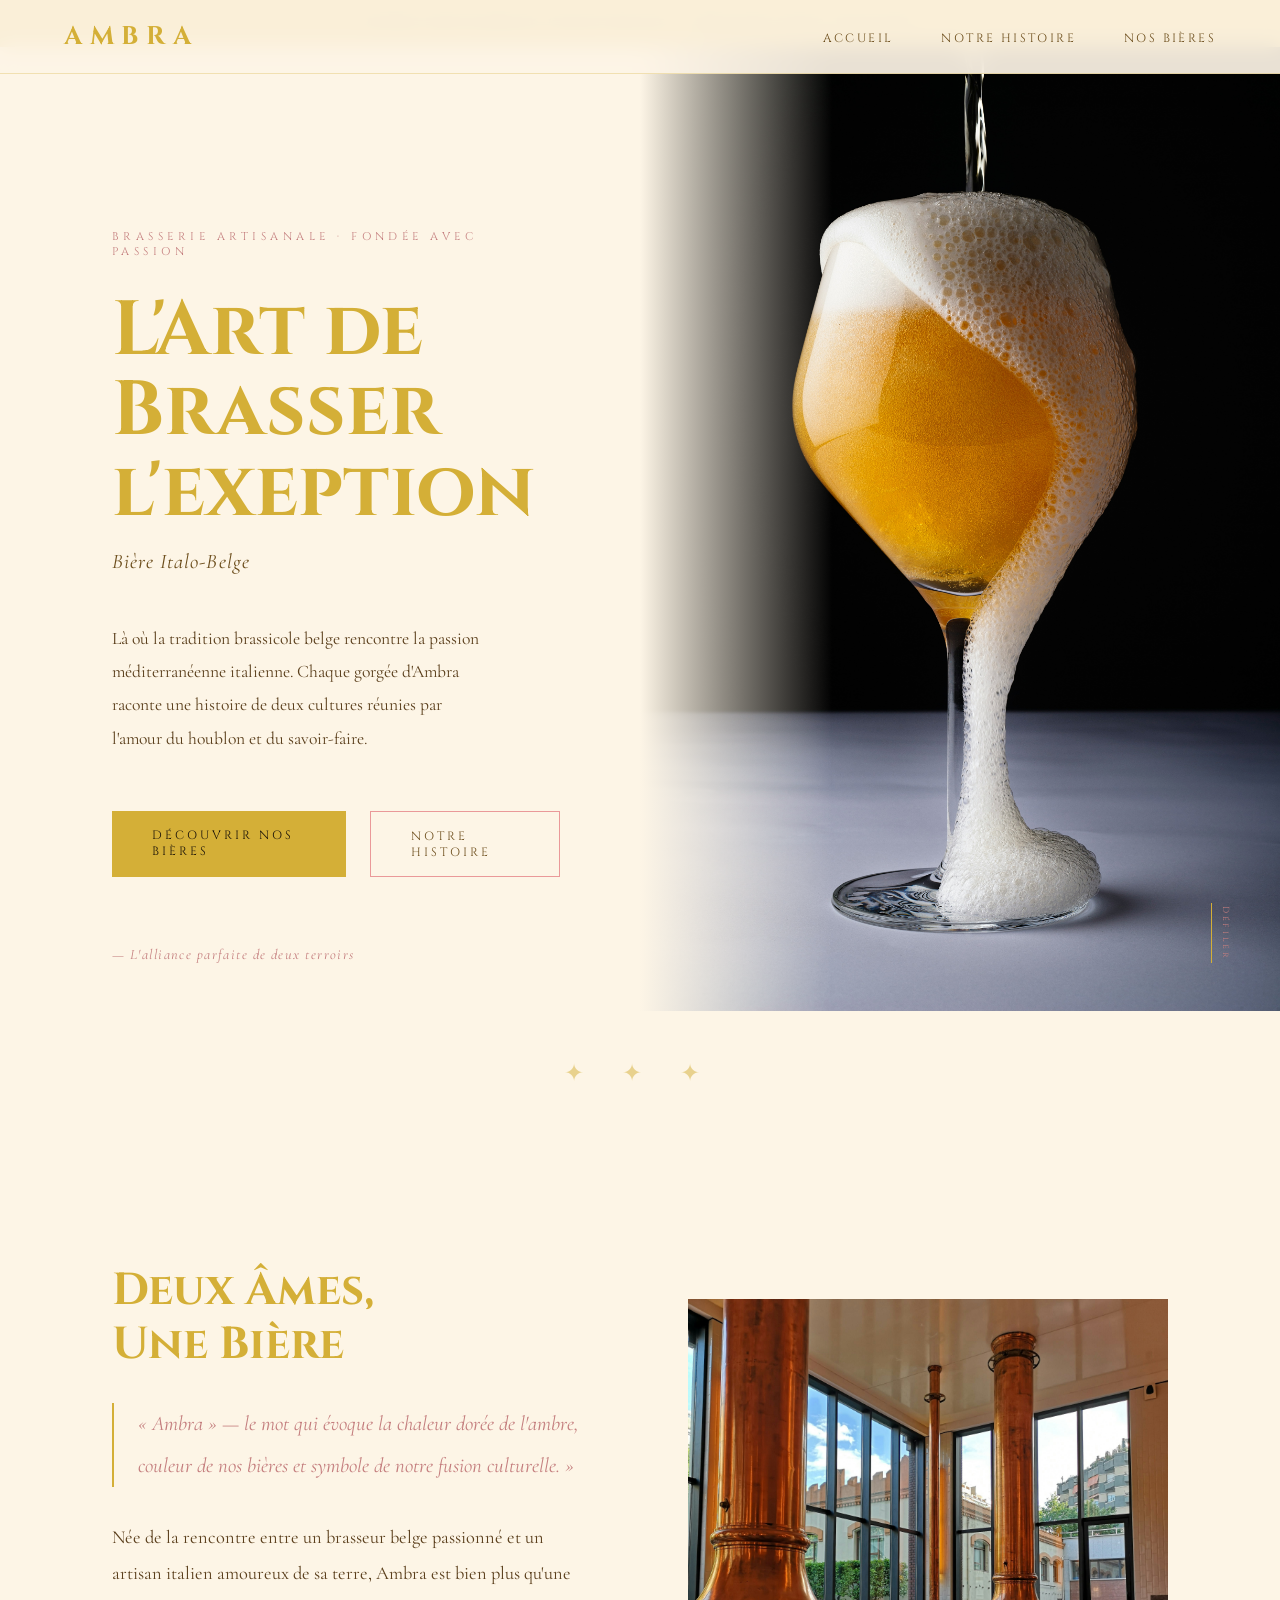
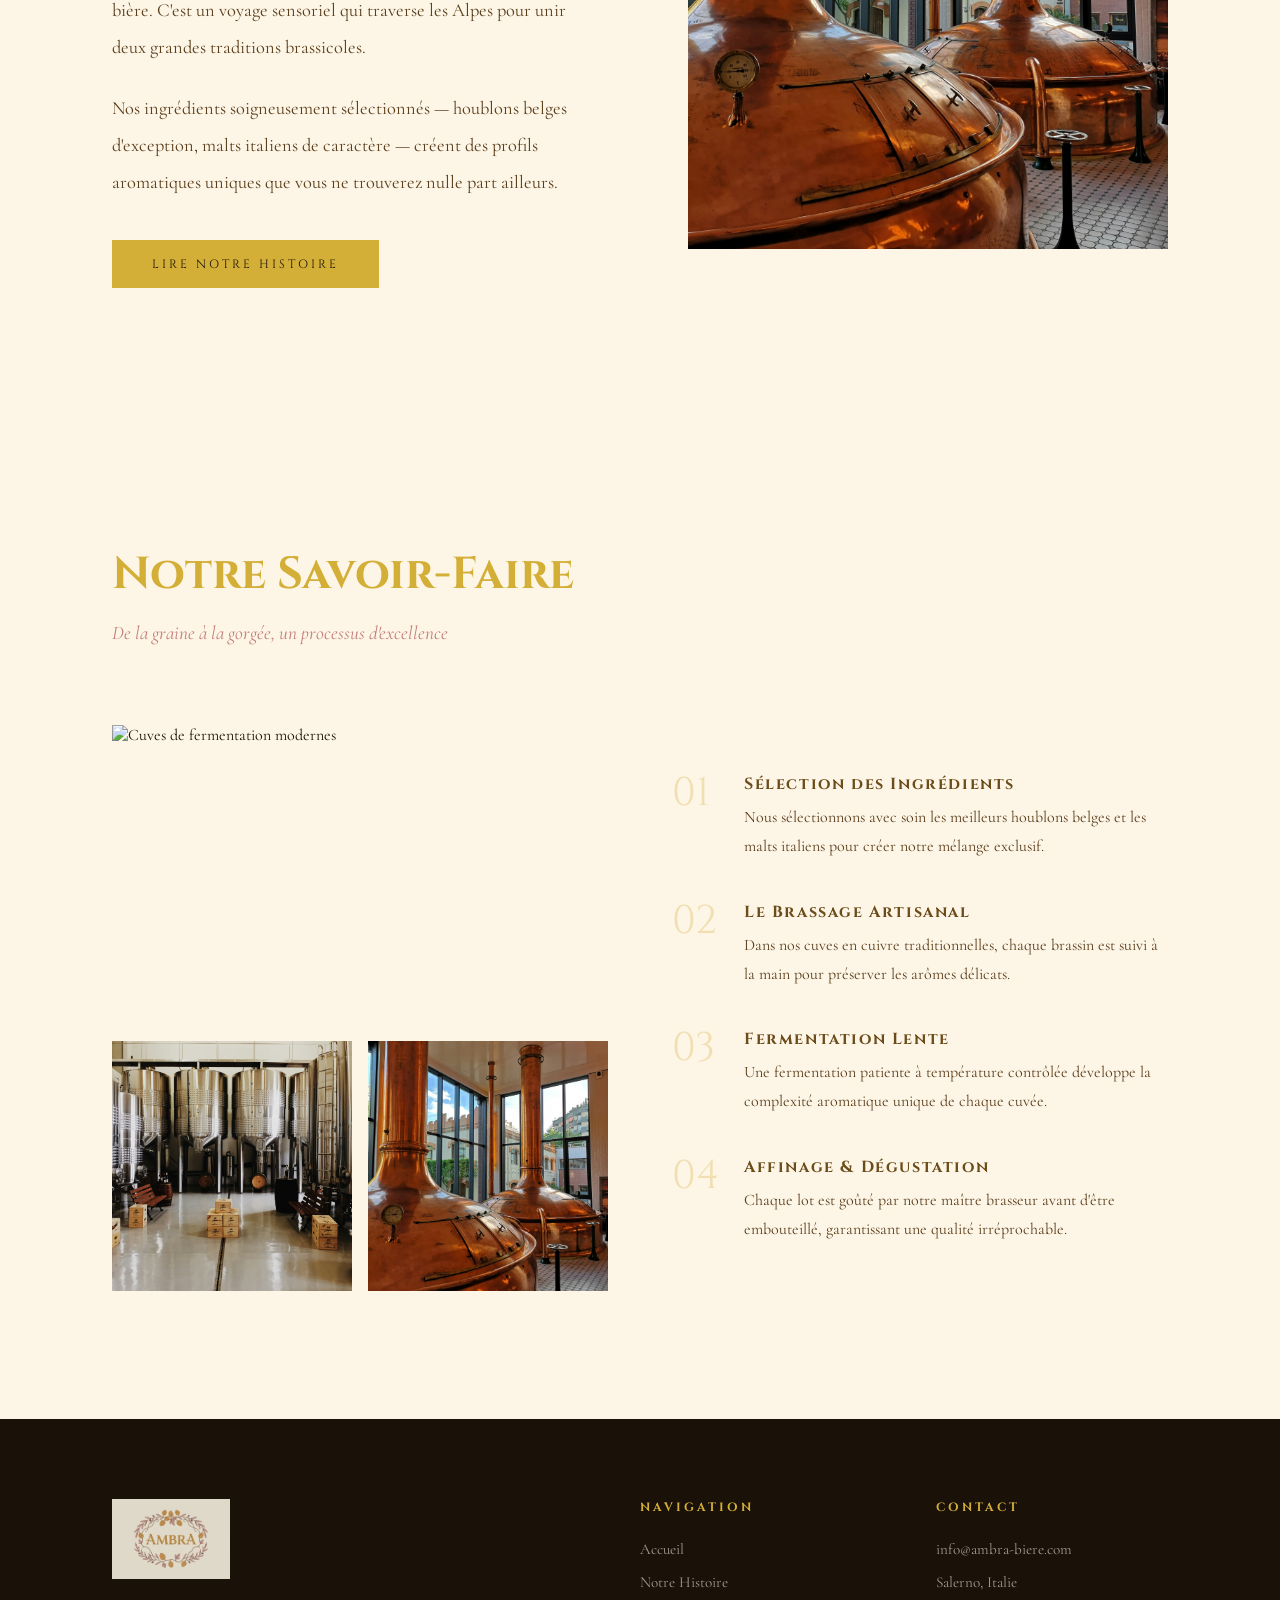
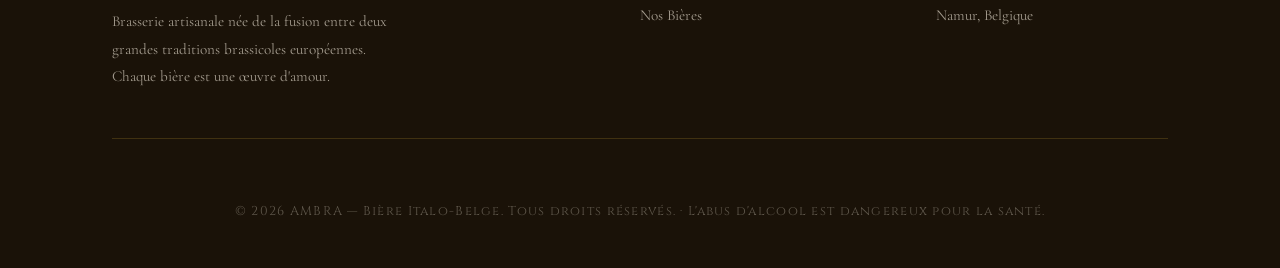
==== index.html @ 2e235bfd "first commit" ====
<!DOCTYPE html>
<html lang="fr">
<head>
  <meta charset="UTF-8">
  <meta name="viewport" content="width=device-width, initial-scale=1.0">
  <title>AMBRA — Bière Italo-Belge</title>
  <link rel="preconnect" href="https://fonts.googleapis.com">
  <link href="https://fonts.googleapis.com/css2?family=Cormorant+Garamond:ital,wght@0,300;0,400;0,600;1,300;1,400&family=Cinzel:wght@400;600;700&family=EB+Garamond:ital,wght@0,400;1,400&display=swap" rel="stylesheet">
  <style>
    :root {
      --gold: #D4AF37;
      --rose: #EA9999;
      --cream: #FDF5E6;
      --dark: #1a1208;
      --brown: #6B4C1A;
      --gold-light: #e8c95a;
      --rose-muted: #c47e7e;
    }

    * { margin: 0; padding: 0; box-sizing: border-box; }

    html { scroll-behavior: smooth; }

    body {
      background-color: var(--cream);
      color: var(--dark);
      font-family: 'Cormorant Garamond', serif;
      overflow-x: hidden;
    }

    /* NAV */
    nav {
      position: fixed;
      top: 0; left: 0; right: 0;
      z-index: 100;
      padding: 1.2rem 4rem;
      display: flex;
      align-items: center;
      justify-content: space-between;
      background: rgba(253, 245, 230, 0.92);
      backdrop-filter: blur(10px);
      border-bottom: 1px solid rgba(212, 175, 55, 0.3);
    }

    .nav-logo {
      font-family: 'Cinzel', serif;
      font-size: 1.6rem;
      color: var(--gold);
      letter-spacing: 0.3em;
      text-decoration: none;
      font-weight: 700;
    }

    .nav-links {
      display: flex;
      gap: 3rem;
      list-style: none;
    }

    .nav-links a {
      font-family: 'Cinzel', serif;
      font-size: 0.75rem;
      letter-spacing: 0.2em;
      text-transform: uppercase;
      color: var(--brown);
      text-decoration: none;
      transition: color 0.3s;
    }

    .nav-links a:hover { color: var(--gold); }

    /* HERO */
    .hero {
      min-height: 100vh;
      display: grid;
      grid-template-columns: 1fr 1fr;
      position: relative;
      overflow: hidden;
    }

    .hero-left {
      display: flex;
      flex-direction: column;
      justify-content: center;
      padding: 8rem 5rem 5rem 7rem;
      position: relative;
      z-index: 2;
    }

    .hero-tagline {
      font-family: 'Cinzel', serif;
      font-size: 0.7rem;
      letter-spacing: 0.4em;
      color: var(--rose-muted);
      text-transform: uppercase;
      margin-bottom: 2rem;
      animation: fadeUp 1s ease both;
    }

    .hero-title {
      font-family: 'Cinzel', serif;
      font-size: clamp(3.5rem, 6vw, 6rem);
      color: var(--gold);
      line-height: 1.05;
      font-weight: 700;
      margin-bottom: 1rem;
      animation: fadeUp 1s ease 0.15s both;
    }

    .hero-subtitle {
      font-family: 'Cormorant Garamond', serif;
      font-size: 1.3rem;
      font-style: italic;
      color: var(--brown);
      letter-spacing: 0.05em;
      margin-bottom: 3rem;
      animation: fadeUp 1s ease 0.3s both;
    }

    .hero-desc {
      font-size: 1.1rem;
      line-height: 1.9;
      color: #5a3e1b;
      max-width: 380px;
      margin-bottom: 3.5rem;
      animation: fadeUp 1s ease 0.45s both;
    }

    .hero-cta {
      display: inline-flex;
      gap: 1.5rem;
      animation: fadeUp 1s ease 0.6s both;
    }

    .btn-primary {
      padding: 1rem 2.5rem;
      background: var(--gold);
      color: var(--dark);
      font-family: 'Cinzel', serif;
      font-size: 0.75rem;
      letter-spacing: 0.25em;
      text-transform: uppercase;
      text-decoration: none;
      border: none;
      cursor: pointer;
      transition: all 0.3s;
    }

    .btn-primary:hover {
      background: var(--gold-light);
      transform: translateY(-2px);
    }

    .btn-secondary {
      padding: 1rem 2.5rem;
      background: transparent;
      color: var(--brown);
      font-family: 'Cinzel', serif;
      font-size: 0.75rem;
      letter-spacing: 0.25em;
      text-transform: uppercase;
      text-decoration: none;
      border: 1px solid var(--rose);
      cursor: pointer;
      transition: all 0.3s;
    }

    .btn-secondary:hover {
      background: var(--rose);
      color: white;
    }

    .hero-right {
      position: relative;
      overflow: hidden;
    }

    .hero-right img {
      width: 100%;
      height: 100%;
      object-fit: cover;
      object-position: center;
      animation: zoomIn 1.5s ease both;
    }

    .hero-right::after {
      content: '';
      position: absolute;
      inset: 0;
      background: linear-gradient(to right, var(--cream) 0%, transparent 30%);
    }

    .hero-ornament {
      position: absolute;
      bottom: 3rem;
      left: 7rem;
      font-family: 'Cormorant Garamond', serif;
      font-style: italic;
      font-size: 0.9rem;
      color: var(--rose-muted);
      letter-spacing: 0.1em;
      animation: fadeUp 1s ease 0.75s both;
    }

    .scroll-line {
      position: absolute;
      bottom: 3rem;
      right: 3rem;
      display: flex;
      flex-direction: column;
      align-items: center;
      gap: 0.5rem;
      font-family: 'Cinzel', serif;
      font-size: 0.55rem;
      letter-spacing: 0.3em;
      color: var(--rose-muted);
      writing-mode: vertical-rl;
      z-index: 10;
      animation: fadeIn 2s ease 1s both;
    }

    .scroll-line::after {
      content: '';
      width: 1px;
      height: 60px;
      background: var(--gold);
      animation: lineGrow 1.5s ease 1.2s both;
    }

    /* DIVIDER */
    .ornament-divider {
      text-align: center;
      padding: 3rem 0;
      color: var(--gold);
      font-size: 1.5rem;
      letter-spacing: 1rem;
      opacity: 0.5;
    }

    /* SECTION: INTRO */
    .section-intro {
      padding: 8rem 7rem;
      display: grid;
      grid-template-columns: 1fr 1fr;
      gap: 6rem;
      align-items: center;
      background: var(--cream);
    }

    .section-intro-text h2 {
      font-family: 'Cinzel', serif;
      font-size: 2.8rem;
      color: var(--gold);
      margin-bottom: 2rem;
      line-height: 1.2;
    }

    .section-intro-text p {
      font-size: 1.15rem;
      line-height: 2;
      color: #5a3e1b;
      margin-bottom: 1.5rem;
    }

    .section-intro-text .italic-quote {
      font-style: italic;
      font-size: 1.3rem;
      color: var(--rose-muted);
      border-left: 2px solid var(--gold);
      padding-left: 1.5rem;
      margin: 2rem 0;
    }

    .intro-image-wrap {
      position: relative;
    }

    .intro-image-wrap img {
      width: 100%;
      height: 550px;
      object-fit: cover;
    }

    .intro-image-wrap::before {
      content: '';
      position: absolute;
      top: -1.5rem;
      left: -1.5rem;
      right: 1.5rem;
      bottom: 1.5rem;
      border: 1px solid var(--gold);
      opacity: 0.4;
      z-index: -1;
    }

    /* SECTION: BIÈRES HIGHLIGHT */
    .section-bieres {
      padding: 8rem 7rem;
      background: linear-gradient(135deg, #1a1208 0%, #2d1f0a 50%, #1a1208 100%);
      position: relative;
      overflow: hidden;
    }

    .section-bieres::before {
      content: 'AMBRA';
      position: absolute;
      top: 50%;
      left: 50%;
      transform: translate(-50%, -50%);
      font-family: 'Cinzel', serif;
      font-size: 18rem;
      color: rgba(212, 175, 55, 0.03);
      font-weight: 700;
      white-space: nowrap;
      pointer-events: none;
    }

    .section-bieres h2 {
      font-family: 'Cinzel', serif;
      font-size: 2.8rem;
      color: var(--gold);
      text-align: center;
      margin-bottom: 1rem;
    }

    .section-bieres .subtitle {
      text-align: center;
      font-style: italic;
      color: var(--rose);
      font-size: 1.2rem;
      margin-bottom: 5rem;
    }

    .bieres-grid {
      display: grid;
      grid-template-columns: repeat(3, 1fr);
      gap: 3rem;
    }

    .biere-card {
      background: rgba(212, 175, 55, 0.05);
      border: 1px solid rgba(212, 175, 55, 0.2);
      padding: 2.5rem 2rem;
      text-align: center;
      transition: all 0.4s;
      cursor: pointer;
    }

    .biere-card:hover {
      background: rgba(212, 175, 55, 0.1);
      border-color: var(--gold);
      transform: translateY(-8px);
    }

    .biere-icon {
      font-size: 2.5rem;
      margin-bottom: 1.5rem;
    }

    .biere-card h3 {
      font-family: 'Cinzel', serif;
      font-size: 1.2rem;
      color: var(--gold);
      margin-bottom: 0.5rem;
      letter-spacing: 0.1em;
    }

    .biere-card .type {
      font-style: italic;
      color: var(--rose);
      font-size: 0.9rem;
      margin-bottom: 1.2rem;
    }

    .biere-card p {
      color: rgba(253, 245, 230, 0.7);
      font-size: 1rem;
      line-height: 1.8;
    }

    /* SECTION: PROCESS */
    .section-process {
      padding: 8rem 7rem;
      background: var(--cream);
    }

    .section-process h2 {
      font-family: 'Cinzel', serif;
      font-size: 2.8rem;
      color: var(--gold);
      margin-bottom: 1rem;
    }

    .section-process .lead {
      font-style: italic;
      color: var(--rose-muted);
      font-size: 1.2rem;
      margin-bottom: 5rem;
    }

    .process-grid {
      display: grid;
      grid-template-columns: 1fr 1fr;
      gap: 4rem;
      align-items: center;
    }

    .process-images {
      display: grid;
      grid-template-columns: 1fr 1fr;
      gap: 1rem;
    }

    .process-images img {
      width: 100%;
      height: 250px;
      object-fit: cover;
    }

    .process-images img:first-child {
      grid-column: 1 / -1;
      height: 300px;
    }

    .process-steps {
      display: flex;
      flex-direction: column;
      gap: 2.5rem;
    }

    .process-step {
      display: flex;
      gap: 1.5rem;
      align-items: flex-start;
    }

    .step-num {
      font-family: 'Cinzel', serif;
      font-size: 2.5rem;
      color: var(--gold);
      opacity: 0.3;
      line-height: 1;
      min-width: 3rem;
    }

    .step-content h4 {
      font-family: 'Cinzel', serif;
      font-size: 1rem;
      color: var(--brown);
      letter-spacing: 0.1em;
      margin-bottom: 0.5rem;
    }

    .step-content p {
      font-size: 1rem;
      line-height: 1.8;
      color: #5a3e1b;
    }

    /* FOOTER */
    footer {
      background: var(--dark);
      padding: 5rem 7rem 3rem;
      color: rgba(253, 245, 230, 0.6);
    }

    .footer-top {
      display: grid;
      grid-template-columns: 2fr 1fr 1fr;
      gap: 4rem;
      margin-bottom: 4rem;
      padding-bottom: 3rem;
      border-bottom: 1px solid rgba(212, 175, 55, 0.2);
    }

    .footer-brand img {
      height: 80px;
      margin-bottom: 1.5rem;
      filter: brightness(0.9);
    }

    .footer-brand p {
      font-size: 0.95rem;
      line-height: 1.8;
      max-width: 300px;
    }

    .footer-col h4 {
      font-family: 'Cinzel', serif;
      color: var(--gold);
      font-size: 0.75rem;
      letter-spacing: 0.25em;
      text-transform: uppercase;
      margin-bottom: 1.5rem;
    }

    .footer-col ul {
      list-style: none;
      display: flex;
      flex-direction: column;
      gap: 0.8rem;
    }

    .footer-col a {
      color: rgba(253, 245, 230, 0.6);
      text-decoration: none;
      font-size: 0.95rem;
      transition: color 0.3s;
    }

    .footer-col a:hover { color: var(--gold); }

    .footer-bottom {
      text-align: center;
      font-size: 0.8rem;
      color: rgba(253, 245, 230, 0.3);
      font-family: 'Cinzel', serif;
      letter-spacing: 0.1em;
    }

    /* ANIMATIONS */
    @keyframes fadeUp {
      from { opacity: 0; transform: translateY(30px); }
      to { opacity: 1; transform: translateY(0); }
    }

    @keyframes fadeIn {
      from { opacity: 0; }
      to { opacity: 1; }
    }

    @keyframes zoomIn {
      from { transform: scale(1.1); opacity: 0; }
      to { transform: scale(1); opacity: 1; }
    }

    @keyframes lineGrow {
      from { height: 0; }
      to { height: 60px; }
    }

    /* LOGO BADGE */
    .logo-badge {
      position: absolute;
      top: 50%;
      left: 50%;
      transform: translate(-50%, -50%);
      z-index: 3;
      display: none;
    }

    /* BANNER */
    .banner {
      background: var(--gold);
      padding: 1rem;
      text-align: center;
      font-family: 'Cinzel', serif;
      font-size: 0.7rem;
      letter-spacing: 0.4em;
      color: var(--dark);
    }
  </style>
</head>
<body>

  <!-- BANNER -->
  <div class="banner">BIÈRE ARTISANALE ITALO-BELGE — BRASSÉE AVEC PASSION</div>

  <!-- NAV -->
  <nav>
    <a href="index.html" class="nav-logo">AMBRA</a>
    <ul class="nav-links">
      <li><a href="index.html">Accueil</a></li>
      <li><a href="histoire.html">Notre Histoire</a></li>
      <li><a href="bieres.html">Nos Bières</a></li>
    </ul>
  </nav>

  <!-- HERO -->
  <section class="hero">
    <div class="hero-left">
      <p class="hero-tagline">Brasserie Artisanale · Fondée avec Passion</p>
      <h1 class="hero-title">L'Art de<br>Brasser<br>l'exeption</h1>
      <p class="hero-subtitle">Bière Italo-Belge</p>
      <p class="hero-desc">Là où la tradition brassicole belge rencontre la passion méditerranéenne italienne. Chaque gorgée d'Ambra raconte une histoire de deux cultures réunies par l'amour du houblon et du savoir-faire.</p>
      <div class="hero-cta">
        <a href="bieres.html" class="btn-primary">Découvrir nos Bières</a>
        <a href="histoire.html" class="btn-secondary">Notre Histoire</a>
      </div>
      <p class="hero-ornament">— L'alliance parfaite de deux terroirs</p>
    </div>
    <div class="hero-right">
      <img src="images/beer-glass.jpg" alt="Bière Ambra versée dans un verre élégant">
      <div class="scroll-line">Défiler</div>
    </div>
  </section>

  <!-- DIVIDER -->
  <div class="ornament-divider">✦ ✦ ✦</div>

  <!-- INTRO -->
  <section class="section-intro">
    <div class="section-intro-text">
      <h2>Deux Âmes,<br>Une Bière</h2>
      <p class="italic-quote">« Ambra » — le mot qui évoque la chaleur dorée de l'ambre, couleur de nos bières et symbole de notre fusion culturelle. »</p>
      <p>Née de la rencontre entre un brasseur belge passionné et un artisan italien amoureux de sa terre, Ambra est bien plus qu'une bière. C'est un voyage sensoriel qui traverse les Alpes pour unir deux grandes traditions brassicoles.</p>
      <p>Nos ingrédients soigneusement sélectionnés — houblons belges d'exception, malts italiens de caractère — créent des profils aromatiques uniques que vous ne trouverez nulle part ailleurs.</p>
      <a href="histoire.html" class="btn-primary" style="margin-top:1rem; display:inline-block;">Lire notre Histoire</a>
    </div>
    <div class="intro-image-wrap">
      <img src="images/copper-tanks.jpg" alt="Cuves en cuivre de la brasserie Ambra">
    </div>
  </section>

    <!-- PROCESS -->
  <section class="section-process">
    <h2>Notre Savoir-Faire</h2>
    <p class="lead">De la graine à la gorgée, un processus d'excellence</p>
    <div class="process-grid">
      <div class="process-images">
        <img src="images/fermentation-tanks.jpg" alt="Cuves de fermentation modernes">
        <img src="images/stainless-tanks.jpg" alt="Tanks en inox">
        <img src="images/copper-tanks.jpg" alt="Équipement brassicole">
      </div>
      <div class="process-steps">
        <div class="process-step">
          <span class="step-num">01</span>
          <div class="step-content">
            <h4>Sélection des Ingrédients</h4>
            <p>Nous sélectionnons avec soin les meilleurs houblons belges et les malts italiens pour créer notre mélange exclusif.</p>
          </div>
        </div>
        <div class="process-step">
          <span class="step-num">02</span>
          <div class="step-content">
            <h4>Le Brassage Artisanal</h4>
            <p>Dans nos cuves en cuivre traditionnelles, chaque brassin est suivi à la main pour préserver les arômes délicats.</p>
          </div>
        </div>
        <div class="process-step">
          <span class="step-num">03</span>
          <div class="step-content">
            <h4>Fermentation Lente</h4>
            <p>Une fermentation patiente à température contrôlée développe la complexité aromatique unique de chaque cuvée.</p>
          </div>
        </div>
        <div class="process-step">
          <span class="step-num">04</span>
          <div class="step-content">
            <h4>Affinage & Dégustation</h4>
            <p>Chaque lot est goûté par notre maître brasseur avant d'être embouteillé, garantissant une qualité irréprochable.</p>
          </div>
        </div>
      </div>
    </div>
  </section>

  <!-- FOOTER -->
  <footer>
    <div class="footer-top">
      <div class="footer-brand">
        <img src="images/logo-secondary.jpg" alt="Ambra Logo">
        <p>Brasserie artisanale née de la fusion entre deux grandes traditions brassicoles européennes. Chaque bière est une œuvre d'amour.</p>
      </div>
      <div class="footer-col">
        <h4>Navigation</h4>
        <ul>
          <li><a href="index.html">Accueil</a></li>
          <li><a href="histoire.html">Notre Histoire</a></li>
          <li><a href="bieres.html">Nos Bières</a></li>
        </ul>
      </div>
      <div class="footer-col">
        <h4>Contact</h4>
        <ul>
          <li><a href="#">info@ambra-biere.com</a></li>
          <li><a href="#">Salerno, Italie</a></li>
          <li><a href="#">Namur, Belgique</a></li>
        </ul>
      </div>
    </div>
    <div class="footer-bottom">
      <p>© 2026 AMBRA — Bière Italo-Belge. Tous droits réservés. · L'abus d'alcool est dangereux pour la santé.</p>
    </div>
  </footer>

</body>
</html>
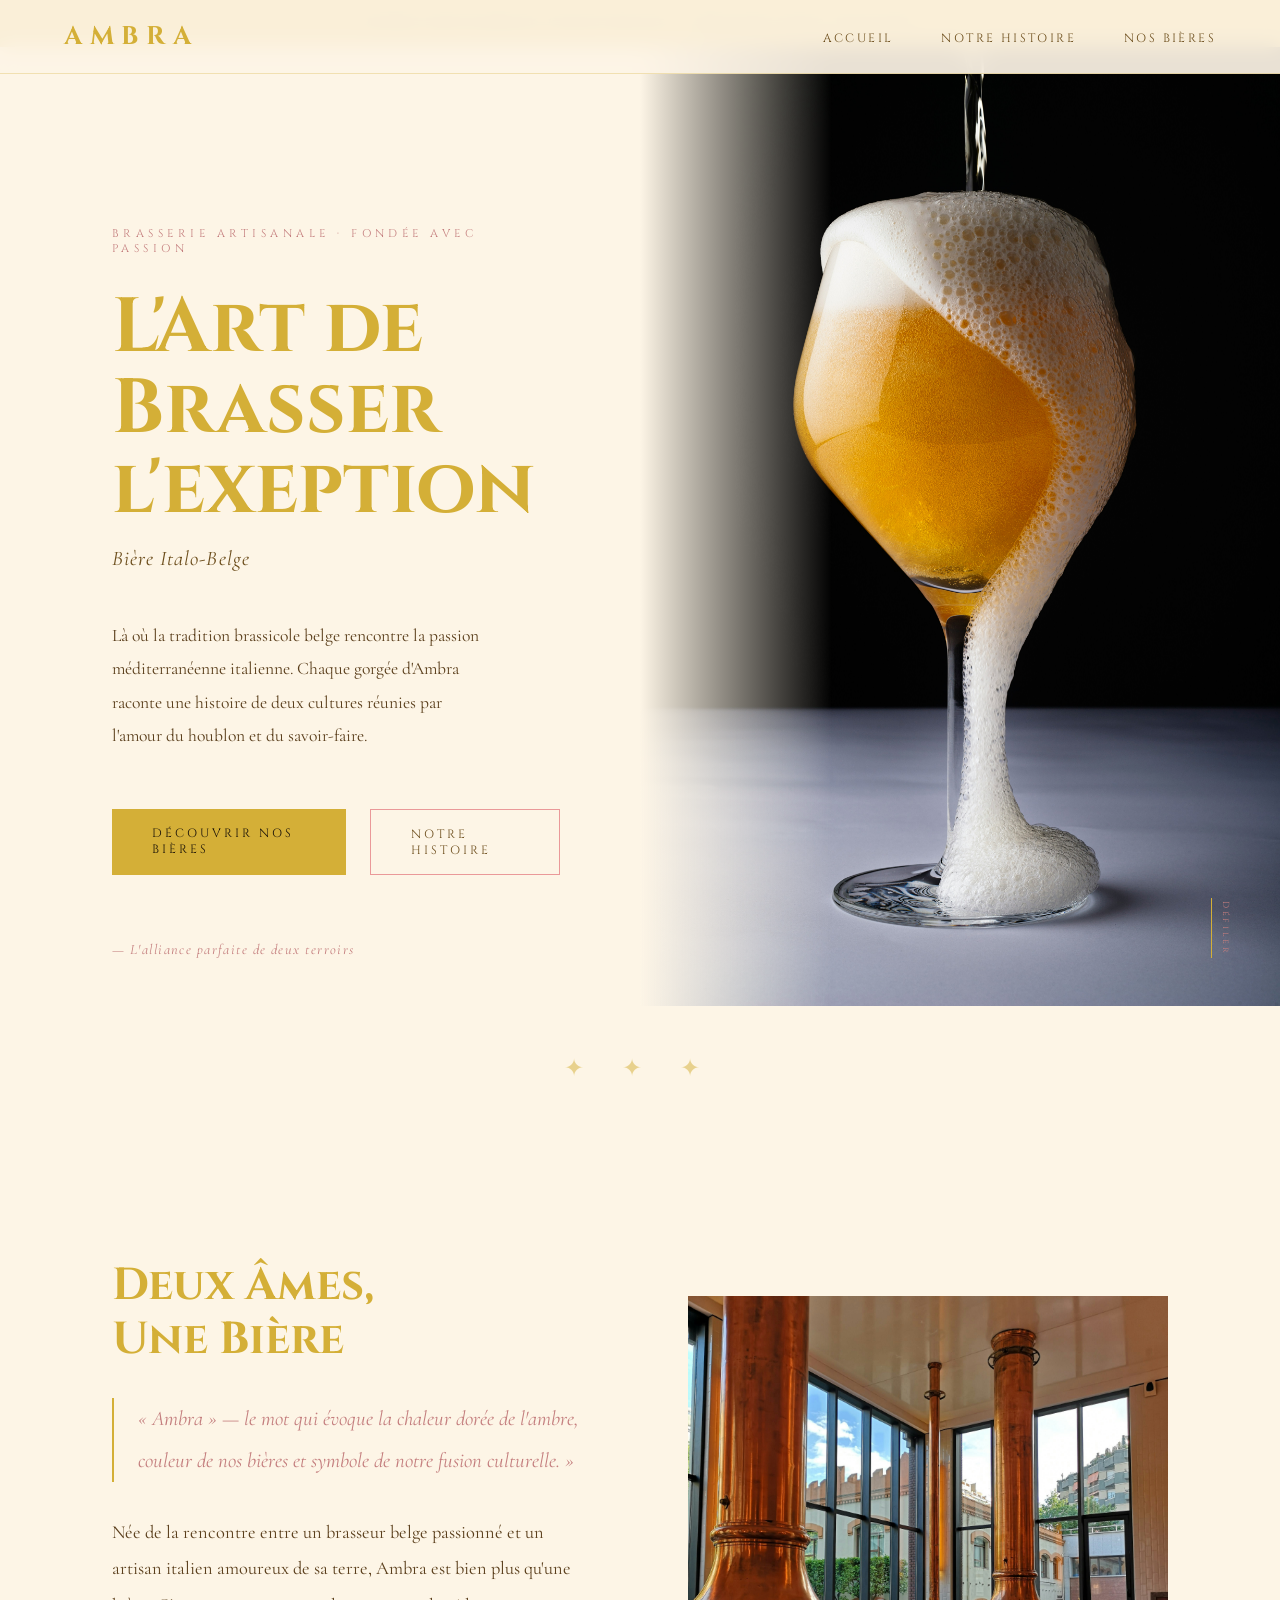
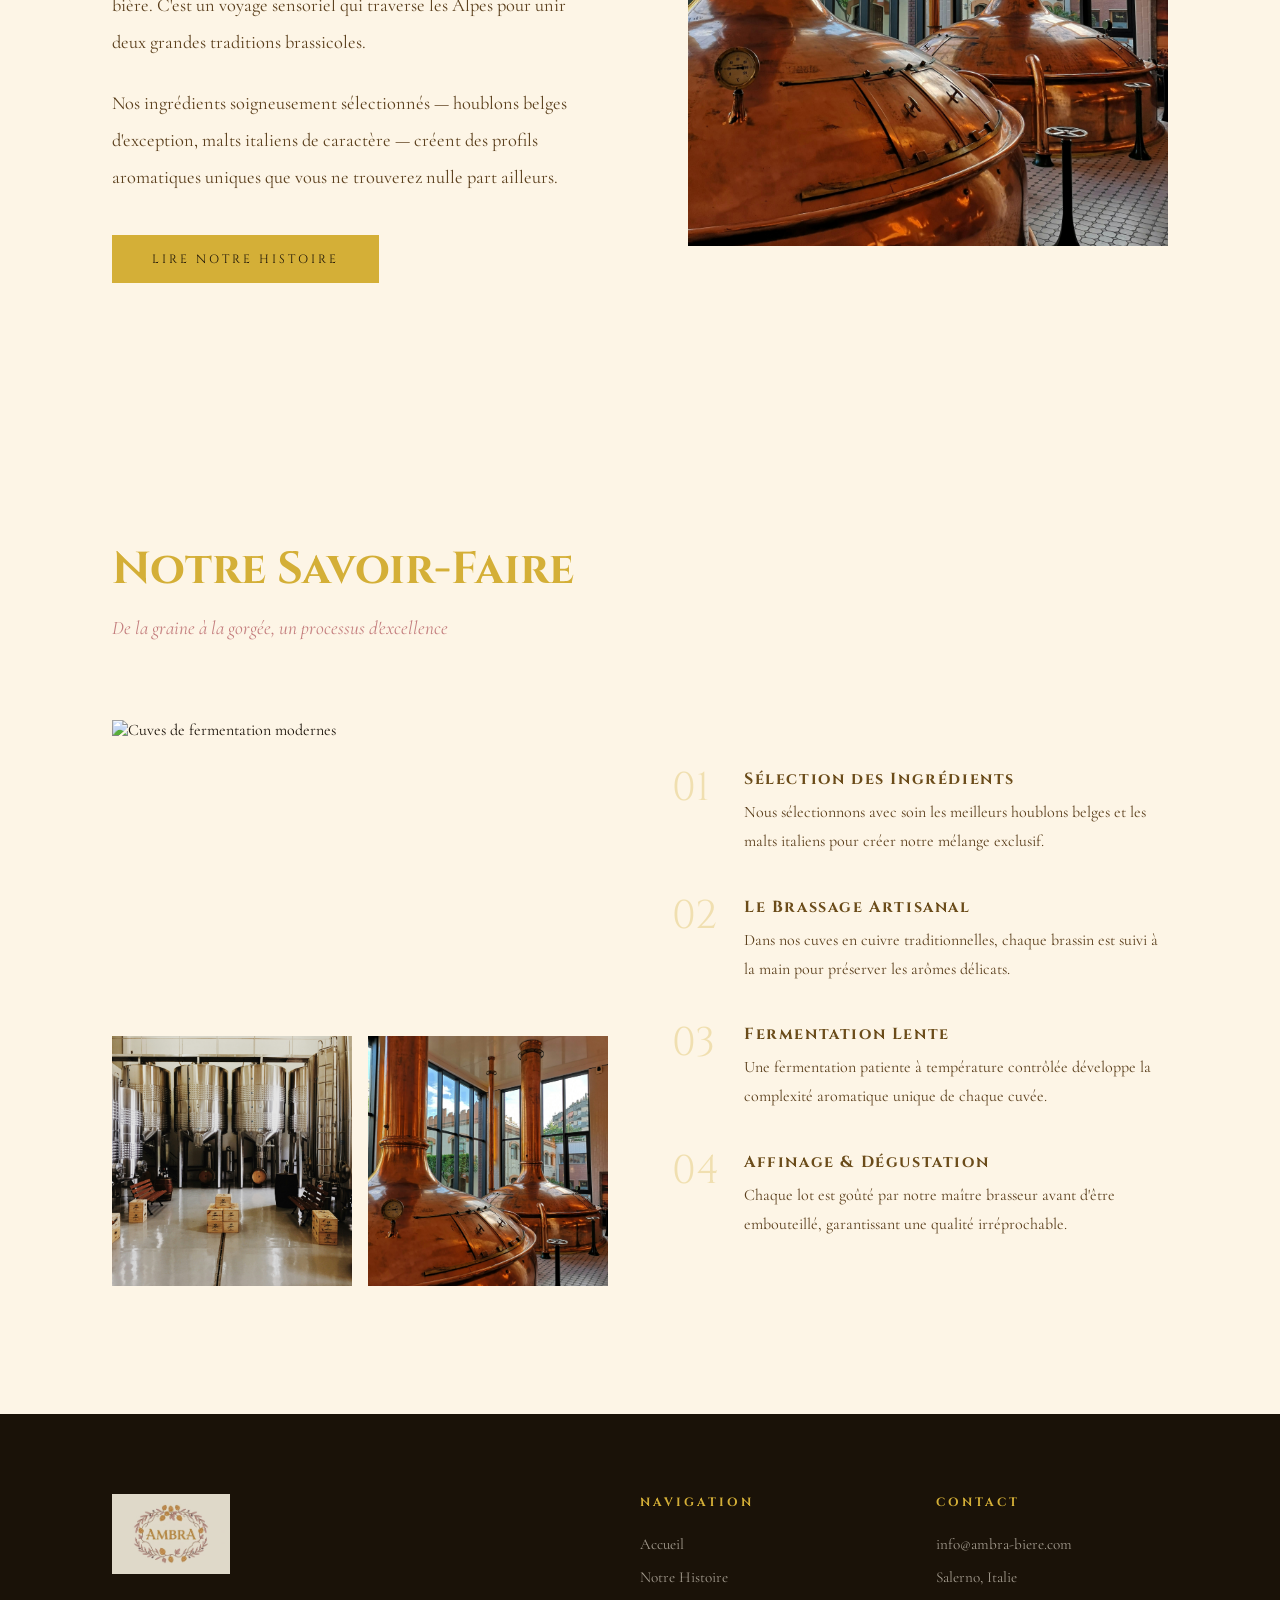
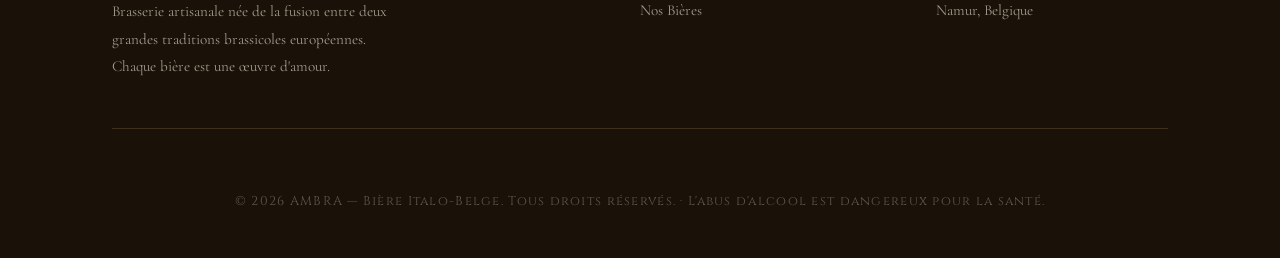
==== commit 75345610: "responsiveness fix" ====
--- a/index.html
+++ b/index.html
@@ -559,6 +559,446 @@
       letter-spacing: 0.4em;
       color: var(--dark);
     }
+
+
+    /* RESPONSIVE FIXES */
+    img {
+      max-width: 100%;
+      display: block;
+    }
+
+    a, button {
+      -webkit-tap-highlight-color: transparent;
+    }
+
+    @media (max-width: 1180px) {
+      nav {
+        padding: 1rem 2rem;
+      }
+
+      .nav-links {
+        gap: 1.5rem;
+      }
+
+      .hero-left,
+      .section-intro,
+      .section-bieres,
+      .section-process,
+      .page-hero-content,
+      .histoire-intro,
+      .timeline,
+      .founders,
+      .valeurs,
+      .bieres-intro,
+      .filter-bar,
+      .bieres-showcase,
+      .pairing,
+      .cta-section,
+      footer {
+        padding-left: 3rem;
+        padding-right: 3rem;
+      }
+
+      .section-intro,
+      .bieres-intro,
+      .biere-feature {
+        gap: 3rem;
+      }
+
+      .pairing-grid {
+        grid-template-columns: repeat(2, 1fr);
+      }
+    }
+
+    @media (max-width: 900px) {
+      .banner {
+        padding: 0.8rem 1rem;
+        font-size: 0.6rem;
+        letter-spacing: 0.22em;
+        line-height: 1.6;
+      }
+
+      nav {
+        position: sticky;
+        top: 0;
+        flex-direction: column;
+        justify-content: center;
+        gap: 1rem;
+        padding: 1rem 1.25rem;
+      }
+
+      .nav-logo {
+        font-size: 1.35rem;
+        letter-spacing: 0.22em;
+      }
+
+      .nav-links {
+        width: 100%;
+        justify-content: center;
+        flex-wrap: wrap;
+        gap: 0.8rem 1.2rem;
+      }
+
+      .nav-links a {
+        font-size: 0.68rem;
+        letter-spacing: 0.14em;
+      }
+
+      .hero {
+        min-height: auto;
+        grid-template-columns: 1fr;
+      }
+
+      .hero-left {
+        padding: 5rem 2rem 3rem;
+        text-align: center;
+        align-items: center;
+      }
+
+      .hero-title {
+        font-size: clamp(3rem, 12vw, 4.8rem);
+      }
+
+      .hero-desc {
+        max-width: 620px;
+      }
+
+      .hero-cta {
+        justify-content: center;
+        flex-wrap: wrap;
+      }
+
+      .hero-ornament,
+      .scroll-line {
+        display: none;
+      }
+
+      .hero-right {
+        min-height: 45vh;
+      }
+
+      .hero-right img {
+        height: 45vh;
+      }
+
+      .hero-right::after {
+        background: linear-gradient(to bottom, var(--cream) 0%, transparent 35%);
+      }
+
+      .section-intro,
+      .process-grid,
+      .bieres-intro,
+      .biere-feature,
+      .founders-grid {
+        grid-template-columns: 1fr;
+      }
+
+      .section-intro,
+      .section-bieres,
+      .section-process,
+      .founders,
+      .valeurs,
+      .pairing,
+      .cta-section {
+        padding-top: 5rem;
+        padding-bottom: 5rem;
+      }
+
+      .section-intro-text h2,
+      .section-bieres h2,
+      .section-process h2,
+      .founders h2,
+      .valeurs h2,
+      .bieres-intro-text h2,
+      .pairing h2,
+      .cta-section h2,
+      .timeline h2 {
+        font-size: clamp(2rem, 8vw, 2.6rem);
+      }
+
+      .intro-image-wrap img,
+      .founder-card img,
+      .biere-feature-image img {
+        height: auto;
+        max-height: 520px;
+        object-fit: cover;
+      }
+
+      .intro-image-wrap::before,
+      .founder-card::before {
+        display: none;
+      }
+
+      .process-images {
+        order: 2;
+      }
+
+      .process-steps {
+        order: 1;
+      }
+
+      .bieres-grid,
+      .valeurs-grid {
+        grid-template-columns: 1fr;
+      }
+
+      .page-hero {
+        height: 52vh;
+        min-height: 360px;
+      }
+
+      .page-hero-content {
+        padding-top: 4rem;
+        padding-bottom: 4rem;
+      }
+
+      .page-hero-content h1 {
+        font-size: clamp(2.8rem, 12vw, 4rem);
+      }
+
+      .page-hero-content .label {
+        letter-spacing: 0.22em;
+        line-height: 1.6;
+      }
+
+      .histoire-intro {
+        padding-top: 5rem;
+        padding-bottom: 4rem;
+      }
+
+      .histoire-intro .lead {
+        font-size: 1.35rem;
+      }
+
+      .timeline-line {
+        left: 3rem;
+        top: 11rem;
+      }
+
+      .timeline-item,
+      .timeline-item:nth-child(even) {
+        grid-template-columns: 50px 1fr;
+        gap: 1.5rem;
+        margin-bottom: 3rem;
+      }
+
+      .timeline-empty {
+        display: none;
+      }
+
+      .timeline-year,
+      .timeline-item:nth-child(even) .timeline-year {
+        grid-column: 1;
+        grid-row: 1;
+      }
+
+      .timeline-content,
+      .timeline-item:nth-child(even) .timeline-content {
+        grid-column: 2;
+        grid-row: 1;
+      }
+
+      .intro-stats,
+      .biere-specs {
+        grid-template-columns: repeat(3, 1fr);
+      }
+
+      .biere-feature,
+      .biere-feature:last-child {
+        margin-bottom: 5rem;
+        padding-bottom: 5rem;
+      }
+
+      .biere-feature:nth-child(even) .biere-feature-image {
+        order: 0;
+      }
+
+      .biere-feature-content .biere-num {
+        font-size: 4rem;
+        margin-bottom: -1.5rem;
+      }
+
+      .biere-feature-content h2 {
+        font-size: clamp(2rem, 8vw, 2.5rem);
+      }
+
+      .biere-badge {
+        top: 1rem;
+        right: 1rem;
+        width: 74px;
+        height: 74px;
+      }
+
+      .filter-bar {
+        flex-wrap: wrap;
+      }
+
+      .filter-label {
+        width: 100%;
+        margin-right: 0;
+      }
+
+      .footer-top {
+        grid-template-columns: 1fr;
+        gap: 2.5rem;
+      }
+    }
+
+    @media (max-width: 600px) {
+      .hero-left,
+      .section-intro,
+      .section-bieres,
+      .section-process,
+      .page-hero-content,
+      .histoire-intro,
+      .timeline,
+      .founders,
+      .valeurs,
+      .bieres-intro,
+      .filter-bar,
+      .bieres-showcase,
+      .pairing,
+      .cta-section,
+      footer {
+        padding-left: 1.25rem;
+        padding-right: 1.25rem;
+      }
+
+      .hero-left {
+        padding-top: 4rem;
+      }
+
+      .hero-tagline,
+      .page-hero-content .label {
+        font-size: 0.62rem;
+        letter-spacing: 0.18em;
+      }
+
+      .hero-subtitle {
+        font-size: 1.1rem;
+      }
+
+      .hero-desc,
+      .section-intro-text p,
+      .bieres-intro-text p,
+      .histoire-intro p,
+      .founder-card p,
+      .valeur p,
+      .biere-desc {
+        font-size: 1rem;
+        line-height: 1.75;
+      }
+
+      .hero-cta,
+      .btn-primary,
+      .btn-secondary {
+        width: 100%;
+      }
+
+      .btn-primary,
+      .btn-secondary {
+        text-align: center;
+        padding: 0.95rem 1rem;
+        font-size: 0.68rem;
+        letter-spacing: 0.16em;
+      }
+
+      .ornament-divider {
+        letter-spacing: 0.4rem;
+        padding: 2rem 0;
+      }
+
+      .process-step {
+        gap: 1rem;
+      }
+
+      .step-num {
+        font-size: 2rem;
+        min-width: 2.3rem;
+      }
+
+      .process-images {
+        grid-template-columns: 1fr;
+      }
+
+      .process-images img,
+      .process-images img:first-child {
+        height: auto;
+        max-height: 340px;
+      }
+
+      .page-hero {
+        height: 46vh;
+        min-height: 320px;
+      }
+
+      .timeline-line {
+        display: none;
+      }
+
+      .timeline-item,
+      .timeline-item:nth-child(even) {
+        display: block;
+      }
+
+      .timeline-year {
+        align-items: flex-start;
+        padding-top: 0;
+        margin-bottom: 1rem;
+      }
+
+      .timeline-dot {
+        display: none;
+      }
+
+      .timeline-content {
+        padding: 1.5rem;
+      }
+
+      .intro-stats,
+      .biere-specs,
+      .pairing-grid {
+        grid-template-columns: 1fr;
+      }
+
+      .stat {
+        padding: 1.5rem;
+      }
+
+      .biere-type {
+        display: block;
+        line-height: 1.6;
+      }
+
+      .biere-type::after {
+        display: none;
+      }
+
+      .arome-tags {
+        gap: 0.4rem;
+      }
+
+      .cta-section img.logo-big,
+      .footer-brand img {
+        height: auto;
+        max-height: 110px;
+        margin-left: auto;
+        margin-right: auto;
+      }
+
+      .footer-brand p,
+      .footer-col,
+      .footer-bottom {
+        text-align: center;
+        margin-left: auto;
+        margin-right: auto;
+      }
+
+      .footer-col ul {
+        align-items: center;
+      }
+    }
+
   </style>
 </head>
 <body>
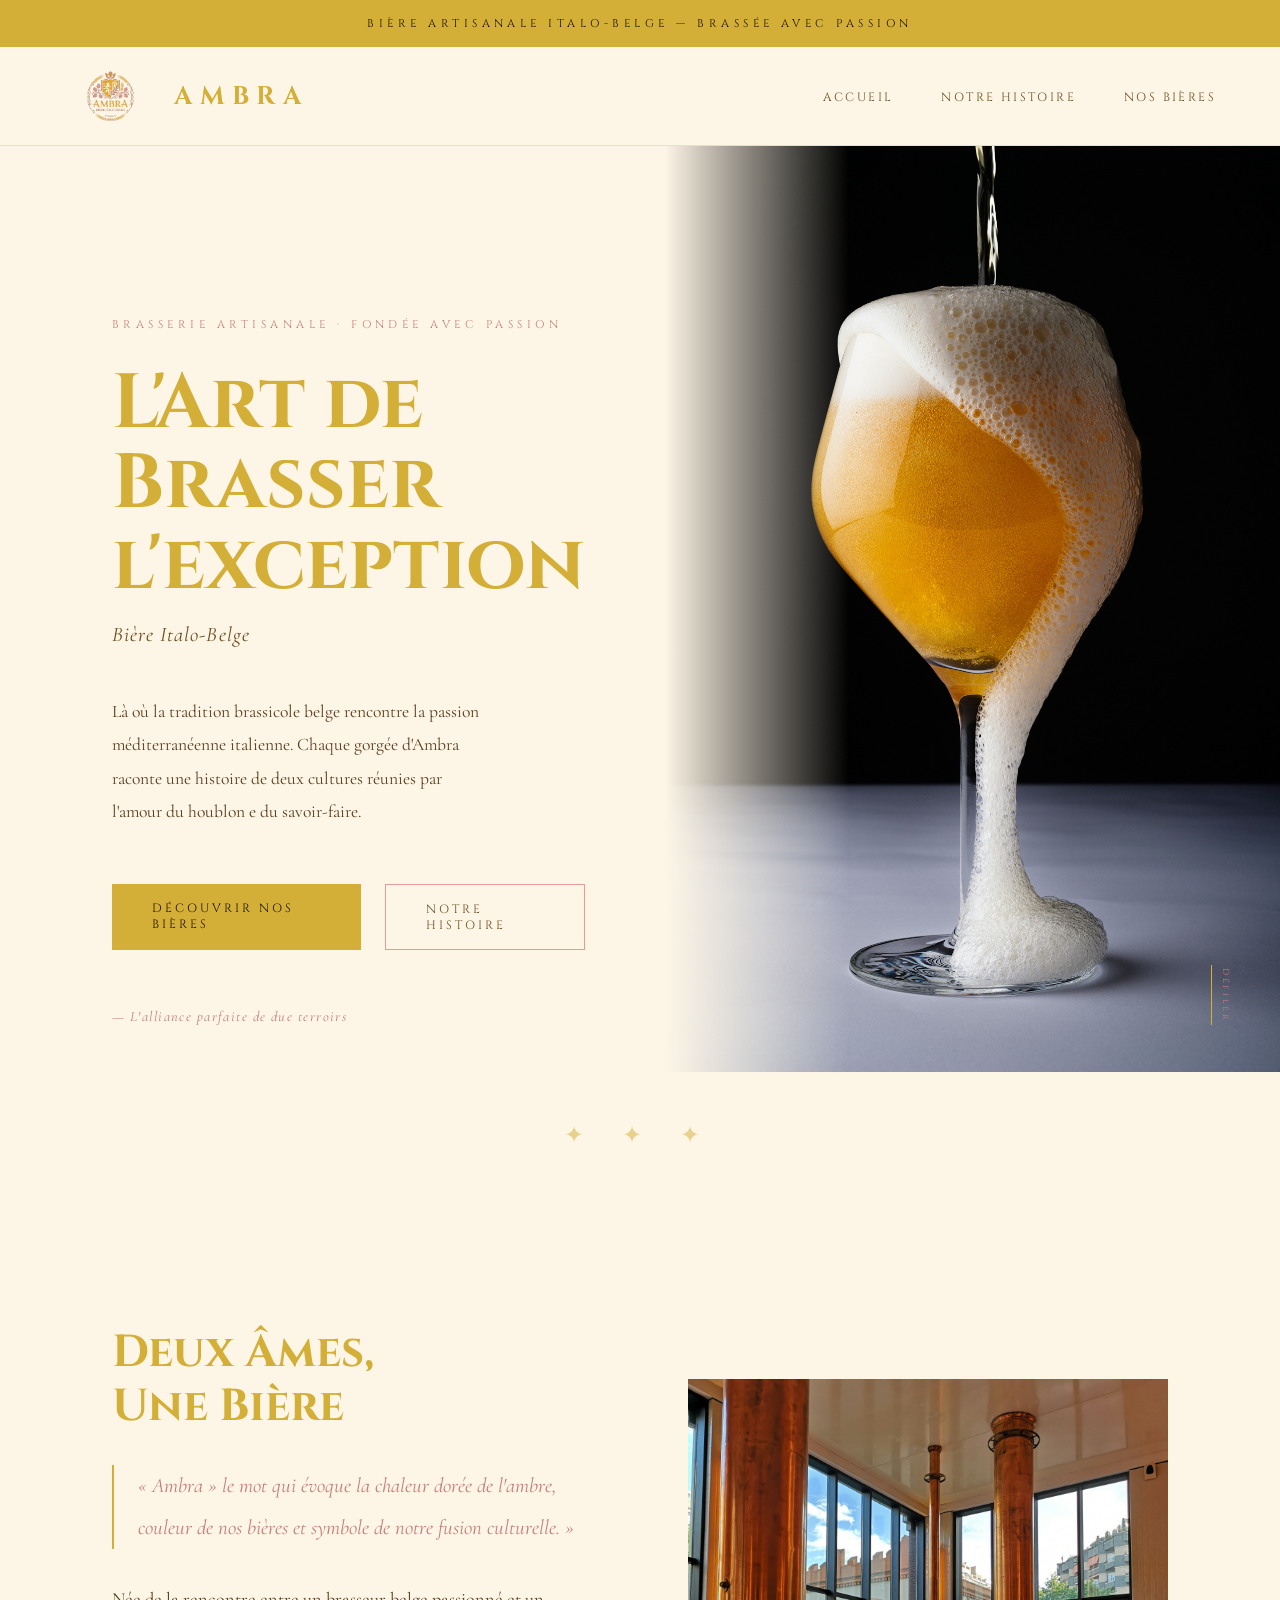
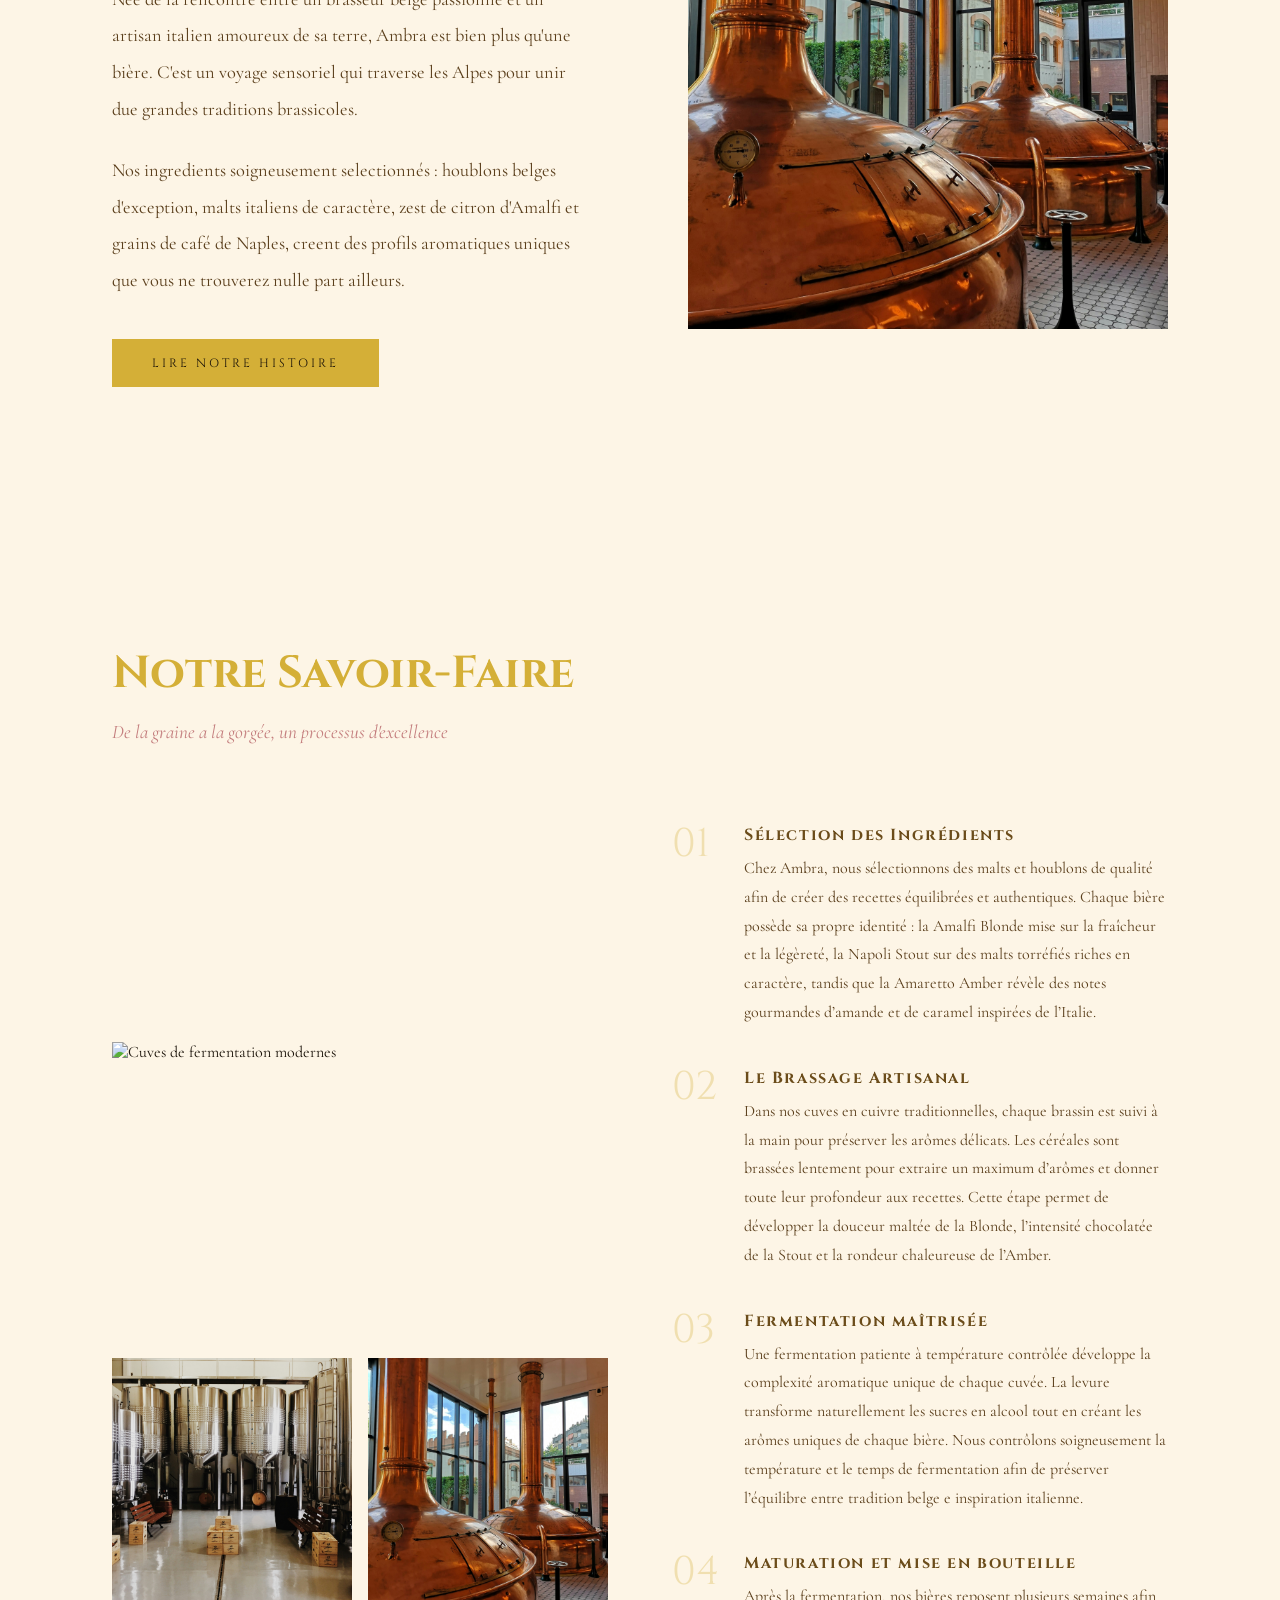
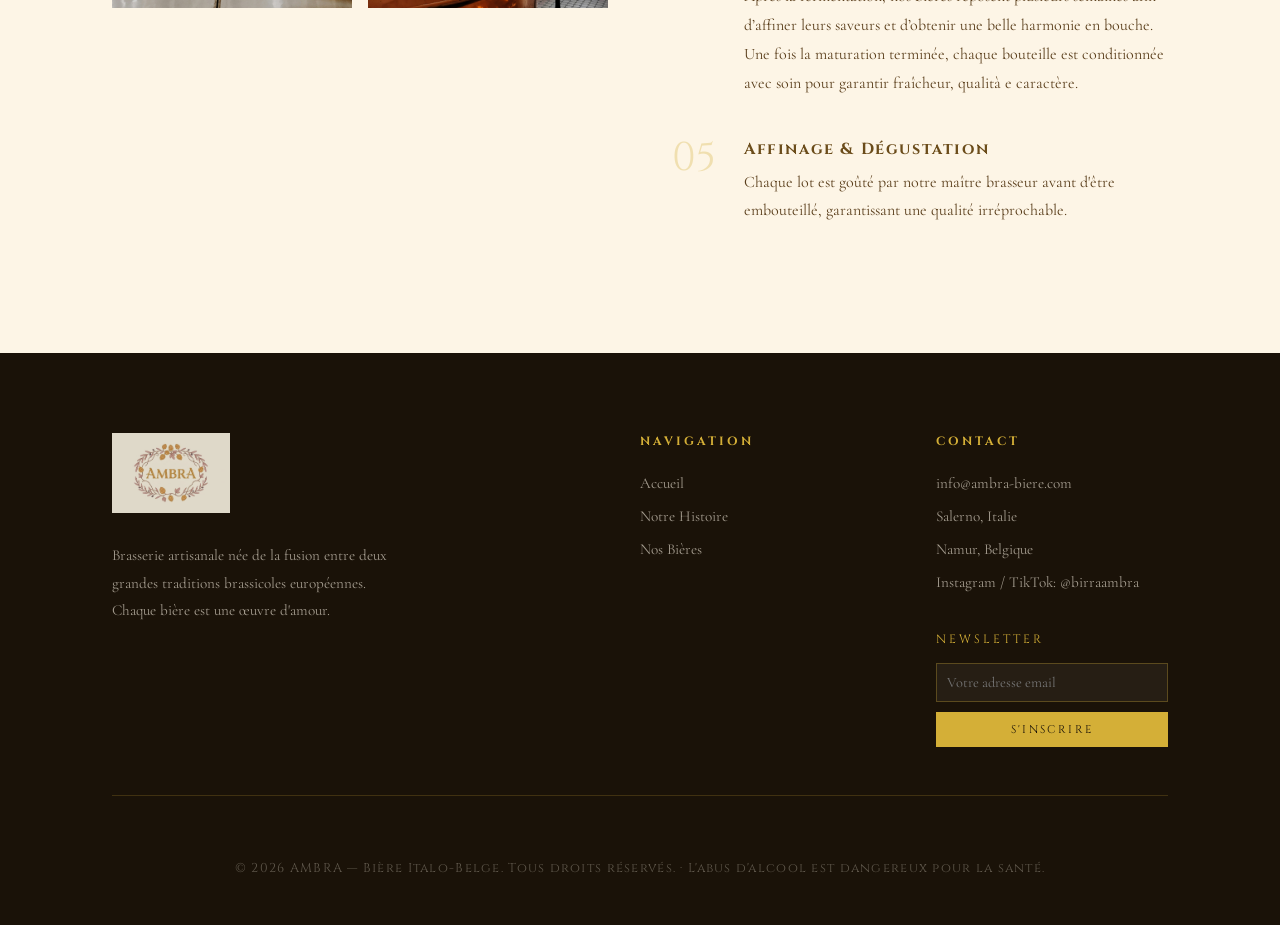
==== commit 8049bbd3: "added changes" ====
--- a/index.html
+++ b/index.html
@@ -1,1128 +1,139 @@
 <!DOCTYPE html>
+
 <html lang="fr">
 <head>
-  <meta charset="UTF-8">
-  <meta name="viewport" content="width=device-width, initial-scale=1.0">
-  <title>AMBRA — Bière Italo-Belge</title>
-  <link rel="preconnect" href="https://fonts.googleapis.com">
-  <link href="https://fonts.googleapis.com/css2?family=Cormorant+Garamond:ital,wght@0,300;0,400;0,600;1,300;1,400&family=Cinzel:wght@400;600;700&family=EB+Garamond:ital,wght@0,400;1,400&display=swap" rel="stylesheet">
-  <style>
-    :root {
-      --gold: #D4AF37;
-      --rose: #EA9999;
-      --cream: #FDF5E6;
-      --dark: #1a1208;
-      --brown: #6B4C1A;
-      --gold-light: #e8c95a;
-      --rose-muted: #c47e7e;
-    }
+<meta charset="utf-8"/>
+<meta content="width=device-width, initial-scale=1.0" name="viewport"/>
+<title>AMBRA — Bière Italo-Belge</title>
+<link href="https://fonts.googleapis.com" rel="preconnect"/>
+<link href="https://fonts.googleapis.com/css2?family=Cormorant+Garamond:ital,wght@0,300;0,400;0,600;1,300;1,400&amp;family=Cinzel:wght@400;600;700&amp;family=EB+Garamond:ital,wght@0,400;1,400&amp;display=swap" rel="stylesheet"/><link href="css/index.css" rel="stylesheet"/>
 
-    * { margin: 0; padding: 0; box-sizing: border-box; }
-
-    html { scroll-behavior: smooth; }
-
-    body {
-      background-color: var(--cream);
-      color: var(--dark);
-      font-family: 'Cormorant Garamond', serif;
-      overflow-x: hidden;
-    }
-
-    /* NAV */
-    nav {
-      position: fixed;
-      top: 0; left: 0; right: 0;
-      z-index: 100;
-      padding: 1.2rem 4rem;
-      display: flex;
-      align-items: center;
-      justify-content: space-between;
-      background: rgba(253, 245, 230, 0.92);
-      backdrop-filter: blur(10px);
-      border-bottom: 1px solid rgba(212, 175, 55, 0.3);
-    }
-
-    .nav-logo {
-      font-family: 'Cinzel', serif;
-      font-size: 1.6rem;
-      color: var(--gold);
-      letter-spacing: 0.3em;
-      text-decoration: none;
-      font-weight: 700;
-    }
-
-    .nav-links {
-      display: flex;
-      gap: 3rem;
-      list-style: none;
-    }
-
-    .nav-links a {
-      font-family: 'Cinzel', serif;
-      font-size: 0.75rem;
-      letter-spacing: 0.2em;
-      text-transform: uppercase;
-      color: var(--brown);
-      text-decoration: none;
-      transition: color 0.3s;
-    }
-
-    .nav-links a:hover { color: var(--gold); }
-
-    /* HERO */
-    .hero {
-      min-height: 100vh;
-      display: grid;
-      grid-template-columns: 1fr 1fr;
-      position: relative;
-      overflow: hidden;
-    }
-
-    .hero-left {
-      display: flex;
-      flex-direction: column;
-      justify-content: center;
-      padding: 8rem 5rem 5rem 7rem;
-      position: relative;
-      z-index: 2;
-    }
-
-    .hero-tagline {
-      font-family: 'Cinzel', serif;
-      font-size: 0.7rem;
-      letter-spacing: 0.4em;
-      color: var(--rose-muted);
-      text-transform: uppercase;
-      margin-bottom: 2rem;
-      animation: fadeUp 1s ease both;
-    }
-
-    .hero-title {
-      font-family: 'Cinzel', serif;
-      font-size: clamp(3.5rem, 6vw, 6rem);
-      color: var(--gold);
-      line-height: 1.05;
-      font-weight: 700;
-      margin-bottom: 1rem;
-      animation: fadeUp 1s ease 0.15s both;
-    }
-
-    .hero-subtitle {
-      font-family: 'Cormorant Garamond', serif;
-      font-size: 1.3rem;
-      font-style: italic;
-      color: var(--brown);
-      letter-spacing: 0.05em;
-      margin-bottom: 3rem;
-      animation: fadeUp 1s ease 0.3s both;
-    }
-
-    .hero-desc {
-      font-size: 1.1rem;
-      line-height: 1.9;
-      color: #5a3e1b;
-      max-width: 380px;
-      margin-bottom: 3.5rem;
-      animation: fadeUp 1s ease 0.45s both;
-    }
-
-    .hero-cta {
-      display: inline-flex;
-      gap: 1.5rem;
-      animation: fadeUp 1s ease 0.6s both;
-    }
-
-    .btn-primary {
-      padding: 1rem 2.5rem;
-      background: var(--gold);
-      color: var(--dark);
-      font-family: 'Cinzel', serif;
-      font-size: 0.75rem;
-      letter-spacing: 0.25em;
-      text-transform: uppercase;
-      text-decoration: none;
-      border: none;
-      cursor: pointer;
-      transition: all 0.3s;
-    }
-
-    .btn-primary:hover {
-      background: var(--gold-light);
-      transform: translateY(-2px);
-    }
-
-    .btn-secondary {
-      padding: 1rem 2.5rem;
-      background: transparent;
-      color: var(--brown);
-      font-family: 'Cinzel', serif;
-      font-size: 0.75rem;
-      letter-spacing: 0.25em;
-      text-transform: uppercase;
-      text-decoration: none;
-      border: 1px solid var(--rose);
-      cursor: pointer;
-      transition: all 0.3s;
-    }
-
-    .btn-secondary:hover {
-      background: var(--rose);
-      color: white;
-    }
-
-    .hero-right {
-      position: relative;
-      overflow: hidden;
-    }
-
-    .hero-right img {
-      width: 100%;
-      height: 100%;
-      object-fit: cover;
-      object-position: center;
-      animation: zoomIn 1.5s ease both;
-    }
-
-    .hero-right::after {
-      content: '';
-      position: absolute;
-      inset: 0;
-      background: linear-gradient(to right, var(--cream) 0%, transparent 30%);
-    }
-
-    .hero-ornament {
-      position: absolute;
-      bottom: 3rem;
-      left: 7rem;
-      font-family: 'Cormorant Garamond', serif;
-      font-style: italic;
-      font-size: 0.9rem;
-      color: var(--rose-muted);
-      letter-spacing: 0.1em;
-      animation: fadeUp 1s ease 0.75s both;
-    }
-
-    .scroll-line {
-      position: absolute;
-      bottom: 3rem;
-      right: 3rem;
-      display: flex;
-      flex-direction: column;
-      align-items: center;
-      gap: 0.5rem;
-      font-family: 'Cinzel', serif;
-      font-size: 0.55rem;
-      letter-spacing: 0.3em;
-      color: var(--rose-muted);
-      writing-mode: vertical-rl;
-      z-index: 10;
-      animation: fadeIn 2s ease 1s both;
-    }
-
-    .scroll-line::after {
-      content: '';
-      width: 1px;
-      height: 60px;
-      background: var(--gold);
-      animation: lineGrow 1.5s ease 1.2s both;
-    }
-
-    /* DIVIDER */
-    .ornament-divider {
-      text-align: center;
-      padding: 3rem 0;
-      color: var(--gold);
-      font-size: 1.5rem;
-      letter-spacing: 1rem;
-      opacity: 0.5;
-    }
-
-    /* SECTION: INTRO */
-    .section-intro {
-      padding: 8rem 7rem;
-      display: grid;
-      grid-template-columns: 1fr 1fr;
-      gap: 6rem;
-      align-items: center;
-      background: var(--cream);
-    }
-
-    .section-intro-text h2 {
-      font-family: 'Cinzel', serif;
-      font-size: 2.8rem;
-      color: var(--gold);
-      margin-bottom: 2rem;
-      line-height: 1.2;
-    }
-
-    .section-intro-text p {
-      font-size: 1.15rem;
-      line-height: 2;
-      color: #5a3e1b;
-      margin-bottom: 1.5rem;
-    }
-
-    .section-intro-text .italic-quote {
-      font-style: italic;
-      font-size: 1.3rem;
-      color: var(--rose-muted);
-      border-left: 2px solid var(--gold);
-      padding-left: 1.5rem;
-      margin: 2rem 0;
-    }
-
-    .intro-image-wrap {
-      position: relative;
-    }
-
-    .intro-image-wrap img {
-      width: 100%;
-      height: 550px;
-      object-fit: cover;
-    }
-
-    .intro-image-wrap::before {
-      content: '';
-      position: absolute;
-      top: -1.5rem;
-      left: -1.5rem;
-      right: 1.5rem;
-      bottom: 1.5rem;
-      border: 1px solid var(--gold);
-      opacity: 0.4;
-      z-index: -1;
-    }
-
-    /* SECTION: BIÈRES HIGHLIGHT */
-    .section-bieres {
-      padding: 8rem 7rem;
-      background: linear-gradient(135deg, #1a1208 0%, #2d1f0a 50%, #1a1208 100%);
-      position: relative;
-      overflow: hidden;
-    }
-
-    .section-bieres::before {
-      content: 'AMBRA';
-      position: absolute;
-      top: 50%;
-      left: 50%;
-      transform: translate(-50%, -50%);
-      font-family: 'Cinzel', serif;
-      font-size: 18rem;
-      color: rgba(212, 175, 55, 0.03);
-      font-weight: 700;
-      white-space: nowrap;
-      pointer-events: none;
-    }
-
-    .section-bieres h2 {
-      font-family: 'Cinzel', serif;
-      font-size: 2.8rem;
-      color: var(--gold);
-      text-align: center;
-      margin-bottom: 1rem;
-    }
-
-    .section-bieres .subtitle {
-      text-align: center;
-      font-style: italic;
-      color: var(--rose);
-      font-size: 1.2rem;
-      margin-bottom: 5rem;
-    }
-
-    .bieres-grid {
-      display: grid;
-      grid-template-columns: repeat(3, 1fr);
-      gap: 3rem;
-    }
-
-    .biere-card {
-      background: rgba(212, 175, 55, 0.05);
-      border: 1px solid rgba(212, 175, 55, 0.2);
-      padding: 2.5rem 2rem;
-      text-align: center;
-      transition: all 0.4s;
-      cursor: pointer;
-    }
-
-    .biere-card:hover {
-      background: rgba(212, 175, 55, 0.1);
-      border-color: var(--gold);
-      transform: translateY(-8px);
-    }
-
-    .biere-icon {
-      font-size: 2.5rem;
-      margin-bottom: 1.5rem;
-    }
-
-    .biere-card h3 {
-      font-family: 'Cinzel', serif;
-      font-size: 1.2rem;
-      color: var(--gold);
-      margin-bottom: 0.5rem;
-      letter-spacing: 0.1em;
-    }
-
-    .biere-card .type {
-      font-style: italic;
-      color: var(--rose);
-      font-size: 0.9rem;
-      margin-bottom: 1.2rem;
-    }
-
-    .biere-card p {
-      color: rgba(253, 245, 230, 0.7);
-      font-size: 1rem;
-      line-height: 1.8;
-    }
-
-    /* SECTION: PROCESS */
-    .section-process {
-      padding: 8rem 7rem;
-      background: var(--cream);
-    }
-
-    .section-process h2 {
-      font-family: 'Cinzel', serif;
-      font-size: 2.8rem;
-      color: var(--gold);
-      margin-bottom: 1rem;
-    }
-
-    .section-process .lead {
-      font-style: italic;
-      color: var(--rose-muted);
-      font-size: 1.2rem;
-      margin-bottom: 5rem;
-    }
-
-    .process-grid {
-      display: grid;
-      grid-template-columns: 1fr 1fr;
-      gap: 4rem;
-      align-items: center;
-    }
-
-    .process-images {
-      display: grid;
-      grid-template-columns: 1fr 1fr;
-      gap: 1rem;
-    }
-
-    .process-images img {
-      width: 100%;
-      height: 250px;
-      object-fit: cover;
-    }
-
-    .process-images img:first-child {
-      grid-column: 1 / -1;
-      height: 300px;
-    }
-
-    .process-steps {
-      display: flex;
-      flex-direction: column;
-      gap: 2.5rem;
-    }
-
-    .process-step {
-      display: flex;
-      gap: 1.5rem;
-      align-items: flex-start;
-    }
-
-    .step-num {
-      font-family: 'Cinzel', serif;
-      font-size: 2.5rem;
-      color: var(--gold);
-      opacity: 0.3;
-      line-height: 1;
-      min-width: 3rem;
-    }
-
-    .step-content h4 {
-      font-family: 'Cinzel', serif;
-      font-size: 1rem;
-      color: var(--brown);
-      letter-spacing: 0.1em;
-      margin-bottom: 0.5rem;
-    }
-
-    .step-content p {
-      font-size: 1rem;
-      line-height: 1.8;
-      color: #5a3e1b;
-    }
-
-    /* FOOTER */
-    footer {
-      background: var(--dark);
-      padding: 5rem 7rem 3rem;
-      color: rgba(253, 245, 230, 0.6);
-    }
-
-    .footer-top {
-      display: grid;
-      grid-template-columns: 2fr 1fr 1fr;
-      gap: 4rem;
-      margin-bottom: 4rem;
-      padding-bottom: 3rem;
-      border-bottom: 1px solid rgba(212, 175, 55, 0.2);
-    }
-
-    .footer-brand img {
-      height: 80px;
-      margin-bottom: 1.5rem;
-      filter: brightness(0.9);
-    }
-
-    .footer-brand p {
-      font-size: 0.95rem;
-      line-height: 1.8;
-      max-width: 300px;
-    }
-
-    .footer-col h4 {
-      font-family: 'Cinzel', serif;
-      color: var(--gold);
-      font-size: 0.75rem;
-      letter-spacing: 0.25em;
-      text-transform: uppercase;
-      margin-bottom: 1.5rem;
-    }
-
-    .footer-col ul {
-      list-style: none;
-      display: flex;
-      flex-direction: column;
-      gap: 0.8rem;
-    }
-
-    .footer-col a {
-      color: rgba(253, 245, 230, 0.6);
-      text-decoration: none;
-      font-size: 0.95rem;
-      transition: color 0.3s;
-    }
-
-    .footer-col a:hover { color: var(--gold); }
-
-    .footer-bottom {
-      text-align: center;
-      font-size: 0.8rem;
-      color: rgba(253, 245, 230, 0.3);
-      font-family: 'Cinzel', serif;
-      letter-spacing: 0.1em;
-    }
-
-    /* ANIMATIONS */
-    @keyframes fadeUp {
-      from { opacity: 0; transform: translateY(30px); }
-      to { opacity: 1; transform: translateY(0); }
-    }
-
-    @keyframes fadeIn {
-      from { opacity: 0; }
-      to { opacity: 1; }
-    }
-
-    @keyframes zoomIn {
-      from { transform: scale(1.1); opacity: 0; }
-      to { transform: scale(1); opacity: 1; }
-    }
-
-    @keyframes lineGrow {
-      from { height: 0; }
-      to { height: 60px; }
-    }
-
-    /* LOGO BADGE */
-    .logo-badge {
-      position: absolute;
-      top: 50%;
-      left: 50%;
-      transform: translate(-50%, -50%);
-      z-index: 3;
-      display: none;
-    }
-
-    /* BANNER */
-    .banner {
-      background: var(--gold);
-      padding: 1rem;
-      text-align: center;
-      font-family: 'Cinzel', serif;
-      font-size: 0.7rem;
-      letter-spacing: 0.4em;
-      color: var(--dark);
-    }
-
-
-    /* RESPONSIVE FIXES */
-    img {
-      max-width: 100%;
-      display: block;
-    }
-
-    a, button {
-      -webkit-tap-highlight-color: transparent;
-    }
-
-    @media (max-width: 1180px) {
-      nav {
-        padding: 1rem 2rem;
-      }
-
-      .nav-links {
-        gap: 1.5rem;
-      }
-
-      .hero-left,
-      .section-intro,
-      .section-bieres,
-      .section-process,
-      .page-hero-content,
-      .histoire-intro,
-      .timeline,
-      .founders,
-      .valeurs,
-      .bieres-intro,
-      .filter-bar,
-      .bieres-showcase,
-      .pairing,
-      .cta-section,
-      footer {
-        padding-left: 3rem;
-        padding-right: 3rem;
-      }
-
-      .section-intro,
-      .bieres-intro,
-      .biere-feature {
-        gap: 3rem;
-      }
-
-      .pairing-grid {
-        grid-template-columns: repeat(2, 1fr);
-      }
-    }
-
-    @media (max-width: 900px) {
-      .banner {
-        padding: 0.8rem 1rem;
-        font-size: 0.6rem;
-        letter-spacing: 0.22em;
-        line-height: 1.6;
-      }
-
-      nav {
-        position: sticky;
-        top: 0;
-        flex-direction: column;
-        justify-content: center;
-        gap: 1rem;
-        padding: 1rem 1.25rem;
-      }
-
-      .nav-logo {
-        font-size: 1.35rem;
-        letter-spacing: 0.22em;
-      }
-
-      .nav-links {
-        width: 100%;
-        justify-content: center;
-        flex-wrap: wrap;
-        gap: 0.8rem 1.2rem;
-      }
-
-      .nav-links a {
-        font-size: 0.68rem;
-        letter-spacing: 0.14em;
-      }
-
-      .hero {
-        min-height: auto;
-        grid-template-columns: 1fr;
-      }
-
-      .hero-left {
-        padding: 5rem 2rem 3rem;
-        text-align: center;
-        align-items: center;
-      }
-
-      .hero-title {
-        font-size: clamp(3rem, 12vw, 4.8rem);
-      }
-
-      .hero-desc {
-        max-width: 620px;
-      }
-
-      .hero-cta {
-        justify-content: center;
-        flex-wrap: wrap;
-      }
-
-      .hero-ornament,
-      .scroll-line {
-        display: none;
-      }
-
-      .hero-right {
-        min-height: 45vh;
-      }
-
-      .hero-right img {
-        height: 45vh;
-      }
-
-      .hero-right::after {
-        background: linear-gradient(to bottom, var(--cream) 0%, transparent 35%);
-      }
-
-      .section-intro,
-      .process-grid,
-      .bieres-intro,
-      .biere-feature,
-      .founders-grid {
-        grid-template-columns: 1fr;
-      }
-
-      .section-intro,
-      .section-bieres,
-      .section-process,
-      .founders,
-      .valeurs,
-      .pairing,
-      .cta-section {
-        padding-top: 5rem;
-        padding-bottom: 5rem;
-      }
-
-      .section-intro-text h2,
-      .section-bieres h2,
-      .section-process h2,
-      .founders h2,
-      .valeurs h2,
-      .bieres-intro-text h2,
-      .pairing h2,
-      .cta-section h2,
-      .timeline h2 {
-        font-size: clamp(2rem, 8vw, 2.6rem);
-      }
-
-      .intro-image-wrap img,
-      .founder-card img,
-      .biere-feature-image img {
-        height: auto;
-        max-height: 520px;
-        object-fit: cover;
-      }
-
-      .intro-image-wrap::before,
-      .founder-card::before {
-        display: none;
-      }
-
-      .process-images {
-        order: 2;
-      }
-
-      .process-steps {
-        order: 1;
-      }
-
-      .bieres-grid,
-      .valeurs-grid {
-        grid-template-columns: 1fr;
-      }
-
-      .page-hero {
-        height: 52vh;
-        min-height: 360px;
-      }
-
-      .page-hero-content {
-        padding-top: 4rem;
-        padding-bottom: 4rem;
-      }
-
-      .page-hero-content h1 {
-        font-size: clamp(2.8rem, 12vw, 4rem);
-      }
-
-      .page-hero-content .label {
-        letter-spacing: 0.22em;
-        line-height: 1.6;
-      }
-
-      .histoire-intro {
-        padding-top: 5rem;
-        padding-bottom: 4rem;
-      }
-
-      .histoire-intro .lead {
-        font-size: 1.35rem;
-      }
-
-      .timeline-line {
-        left: 3rem;
-        top: 11rem;
-      }
-
-      .timeline-item,
-      .timeline-item:nth-child(even) {
-        grid-template-columns: 50px 1fr;
-        gap: 1.5rem;
-        margin-bottom: 3rem;
-      }
-
-      .timeline-empty {
-        display: none;
-      }
-
-      .timeline-year,
-      .timeline-item:nth-child(even) .timeline-year {
-        grid-column: 1;
-        grid-row: 1;
-      }
-
-      .timeline-content,
-      .timeline-item:nth-child(even) .timeline-content {
-        grid-column: 2;
-        grid-row: 1;
-      }
-
-      .intro-stats,
-      .biere-specs {
-        grid-template-columns: repeat(3, 1fr);
-      }
-
-      .biere-feature,
-      .biere-feature:last-child {
-        margin-bottom: 5rem;
-        padding-bottom: 5rem;
-      }
-
-      .biere-feature:nth-child(even) .biere-feature-image {
-        order: 0;
-      }
-
-      .biere-feature-content .biere-num {
-        font-size: 4rem;
-        margin-bottom: -1.5rem;
-      }
-
-      .biere-feature-content h2 {
-        font-size: clamp(2rem, 8vw, 2.5rem);
-      }
-
-      .biere-badge {
-        top: 1rem;
-        right: 1rem;
-        width: 74px;
-        height: 74px;
-      }
-
-      .filter-bar {
-        flex-wrap: wrap;
-      }
-
-      .filter-label {
-        width: 100%;
-        margin-right: 0;
-      }
-
-      .footer-top {
-        grid-template-columns: 1fr;
-        gap: 2.5rem;
-      }
-    }
-
-    @media (max-width: 600px) {
-      .hero-left,
-      .section-intro,
-      .section-bieres,
-      .section-process,
-      .page-hero-content,
-      .histoire-intro,
-      .timeline,
-      .founders,
-      .valeurs,
-      .bieres-intro,
-      .filter-bar,
-      .bieres-showcase,
-      .pairing,
-      .cta-section,
-      footer {
-        padding-left: 1.25rem;
-        padding-right: 1.25rem;
-      }
-
-      .hero-left {
-        padding-top: 4rem;
-      }
-
-      .hero-tagline,
-      .page-hero-content .label {
-        font-size: 0.62rem;
-        letter-spacing: 0.18em;
-      }
-
-      .hero-subtitle {
-        font-size: 1.1rem;
-      }
-
-      .hero-desc,
-      .section-intro-text p,
-      .bieres-intro-text p,
-      .histoire-intro p,
-      .founder-card p,
-      .valeur p,
-      .biere-desc {
-        font-size: 1rem;
-        line-height: 1.75;
-      }
-
-      .hero-cta,
-      .btn-primary,
-      .btn-secondary {
-        width: 100%;
-      }
-
-      .btn-primary,
-      .btn-secondary {
-        text-align: center;
-        padding: 0.95rem 1rem;
-        font-size: 0.68rem;
-        letter-spacing: 0.16em;
-      }
-
-      .ornament-divider {
-        letter-spacing: 0.4rem;
-        padding: 2rem 0;
-      }
-
-      .process-step {
-        gap: 1rem;
-      }
-
-      .step-num {
-        font-size: 2rem;
-        min-width: 2.3rem;
-      }
-
-      .process-images {
-        grid-template-columns: 1fr;
-      }
-
-      .process-images img,
-      .process-images img:first-child {
-        height: auto;
-        max-height: 340px;
-      }
-
-      .page-hero {
-        height: 46vh;
-        min-height: 320px;
-      }
-
-      .timeline-line {
-        display: none;
-      }
-
-      .timeline-item,
-      .timeline-item:nth-child(even) {
-        display: block;
-      }
-
-      .timeline-year {
-        align-items: flex-start;
-        padding-top: 0;
-        margin-bottom: 1rem;
-      }
-
-      .timeline-dot {
-        display: none;
-      }
-
-      .timeline-content {
-        padding: 1.5rem;
-      }
-
-      .intro-stats,
-      .biere-specs,
-      .pairing-grid {
-        grid-template-columns: 1fr;
-      }
-
-      .stat {
-        padding: 1.5rem;
-      }
-
-      .biere-type {
-        display: block;
-        line-height: 1.6;
-      }
-
-      .biere-type::after {
-        display: none;
-      }
-
-      .arome-tags {
-        gap: 0.4rem;
-      }
-
-      .cta-section img.logo-big,
-      .footer-brand img {
-        height: auto;
-        max-height: 110px;
-        margin-left: auto;
-        margin-right: auto;
-      }
-
-      .footer-brand p,
-      .footer-col,
-      .footer-bottom {
-        text-align: center;
-        margin-left: auto;
-        margin-right: auto;
-      }
-
-      .footer-col ul {
-        align-items: center;
-      }
-    }
-
-  </style>
 </head>
 <body>
-
-  <!-- BANNER -->
-  <div class="banner">BIÈRE ARTISANALE ITALO-BELGE — BRASSÉE AVEC PASSION</div>
-
-  <!-- NAV -->
-  <nav>
-    <a href="index.html" class="nav-logo">AMBRA</a>
-    <ul class="nav-links">
-      <li><a href="index.html">Accueil</a></li>
-      <li><a href="histoire.html">Notre Histoire</a></li>
-      <li><a href="bieres.html">Nos Bières</a></li>
-    </ul>
-  </nav>
-
-  <!-- HERO -->
-  <section class="hero">
-    <div class="hero-left">
-      <p class="hero-tagline">Brasserie Artisanale · Fondée avec Passion</p>
-      <h1 class="hero-title">L'Art de<br>Brasser<br>l'exeption</h1>
-      <p class="hero-subtitle">Bière Italo-Belge</p>
-      <p class="hero-desc">Là où la tradition brassicole belge rencontre la passion méditerranéenne italienne. Chaque gorgée d'Ambra raconte une histoire de deux cultures réunies par l'amour du houblon et du savoir-faire.</p>
-      <div class="hero-cta">
-        <a href="bieres.html" class="btn-primary">Découvrir nos Bières</a>
-        <a href="histoire.html" class="btn-secondary">Notre Histoire</a>
-      </div>
-      <p class="hero-ornament">— L'alliance parfaite de deux terroirs</p>
-    </div>
-    <div class="hero-right">
-      <img src="images/beer-glass.jpg" alt="Bière Ambra versée dans un verre élégant">
-      <div class="scroll-line">Défiler</div>
-    </div>
-  </section>
-
-  <!-- DIVIDER -->
-  <div class="ornament-divider">✦ ✦ ✦</div>
-
-  <!-- INTRO -->
-  <section class="section-intro">
-    <div class="section-intro-text">
-      <h2>Deux Âmes,<br>Une Bière</h2>
-      <p class="italic-quote">« Ambra » — le mot qui évoque la chaleur dorée de l'ambre, couleur de nos bières et symbole de notre fusion culturelle. »</p>
-      <p>Née de la rencontre entre un brasseur belge passionné et un artisan italien amoureux de sa terre, Ambra est bien plus qu'une bière. C'est un voyage sensoriel qui traverse les Alpes pour unir deux grandes traditions brassicoles.</p>
-      <p>Nos ingrédients soigneusement sélectionnés — houblons belges d'exception, malts italiens de caractère — créent des profils aromatiques uniques que vous ne trouverez nulle part ailleurs.</p>
-      <a href="histoire.html" class="btn-primary" style="margin-top:1rem; display:inline-block;">Lire notre Histoire</a>
-    </div>
-    <div class="intro-image-wrap">
-      <img src="images/copper-tanks.jpg" alt="Cuves en cuivre de la brasserie Ambra">
-    </div>
-  </section>
-
-    <!-- PROCESS -->
-  <section class="section-process">
-    <h2>Notre Savoir-Faire</h2>
-    <p class="lead">De la graine à la gorgée, un processus d'excellence</p>
-    <div class="process-grid">
-      <div class="process-images">
-        <img src="images/fermentation-tanks.jpg" alt="Cuves de fermentation modernes">
-        <img src="images/stainless-tanks.jpg" alt="Tanks en inox">
-        <img src="images/copper-tanks.jpg" alt="Équipement brassicole">
-      </div>
-      <div class="process-steps">
-        <div class="process-step">
-          <span class="step-num">01</span>
-          <div class="step-content">
-            <h4>Sélection des Ingrédients</h4>
-            <p>Nous sélectionnons avec soin les meilleurs houblons belges et les malts italiens pour créer notre mélange exclusif.</p>
-          </div>
-        </div>
-        <div class="process-step">
-          <span class="step-num">02</span>
-          <div class="step-content">
-            <h4>Le Brassage Artisanal</h4>
-            <p>Dans nos cuves en cuivre traditionnelles, chaque brassin est suivi à la main pour préserver les arômes délicats.</p>
-          </div>
-        </div>
-        <div class="process-step">
-          <span class="step-num">03</span>
-          <div class="step-content">
-            <h4>Fermentation Lente</h4>
-            <p>Une fermentation patiente à température contrôlée développe la complexité aromatique unique de chaque cuvée.</p>
-          </div>
-        </div>
-        <div class="process-step">
-          <span class="step-num">04</span>
-          <div class="step-content">
-            <h4>Affinage & Dégustation</h4>
-            <p>Chaque lot est goûté par notre maître brasseur avant d'être embouteillé, garantissant une qualité irréprochable.</p>
-          </div>
-        </div>
-      </div>
-    </div>
-  </section>
-
-  <!-- FOOTER -->
-  <footer>
-    <div class="footer-top">
-      <div class="footer-brand">
-        <img src="images/logo-secondary.jpg" alt="Ambra Logo">
-        <p>Brasserie artisanale née de la fusion entre deux grandes traditions brassicoles européennes. Chaque bière est une œuvre d'amour.</p>
-      </div>
-      <div class="footer-col">
-        <h4>Navigation</h4>
-        <ul>
-          <li><a href="index.html">Accueil</a></li>
-          <li><a href="histoire.html">Notre Histoire</a></li>
-          <li><a href="bieres.html">Nos Bières</a></li>
-        </ul>
-      </div>
-      <div class="footer-col">
-        <h4>Contact</h4>
-        <ul>
-          <li><a href="#">info@ambra-biere.com</a></li>
-          <li><a href="#">Salerno, Italie</a></li>
-          <li><a href="#">Namur, Belgique</a></li>
-        </ul>
-      </div>
-    </div>
-    <div class="footer-bottom">
-      <p>© 2026 AMBRA — Bière Italo-Belge. Tous droits réservés. · L'abus d'alcool est dangereux pour la santé.</p>
-    </div>
-  </footer>
-
+<div class="banner">BIÈRE ARTISANALE ITALO-BELGE — BRASSÉE AVEC PASSION</div>
+<nav>
+<a class="nav-logo" href="index.html">
+<img alt="Ambra Logo" src="images/logo-primary.png"/>
+      AMBRA
+    </a>
+<ul class="nav-links">
+<li><a href="index.html">Accueil</a></li>
+<li><a href="histoire.html">Notre Histoire</a></li>
+<li><a href="bieres.html">Nos Bières</a></li>
+</ul>
+</nav>
+<section class="hero">
+<div class="hero-left">
+<p class="hero-tagline">Brasserie Artisanale · Fondée avec Passion</p>
+<h1 class="hero-title">L'Art de<br/>Brasser<br/>l'exception</h1>
+<p class="hero-subtitle">Bière Italo-Belge</p>
+<p class="hero-desc">Là où la tradition brassicole belge rencontre la passion méditerranéenne italienne. Chaque gorgée d'Ambra raconte une histoire de deux cultures réunies par l'amour du houblon e du savoir-faire.</p>
+<div class="hero-cta">
+<a class="btn-primary" href="bieres.html">Découvrir nos Bières</a>
+<a class="btn-secondary" href="histoire.html">Notre Histoire</a>
+</div>
+<p class="hero-ornament">— L'alliance parfaite de due terroirs</p>
+</div>
+<div class="hero-right">
+<img alt="Bière Ambra versée dans un verre élégant" src="images/beer-glass.jpg"/>
+<div class="scroll-line">Défiler</div>
+</div>
+</section>
+<div class="ornament-divider">✦ ✦ ✦</div>
+<section class="section-intro">
+<div class="section-intro-text">
+<h2>Deux Âmes,<br/>Une Bière</h2>
+<p class="italic-quote">« Ambra » le mot qui évoque la chaleur dorée de l'ambre, couleur de nos bières et symbole de notre fusion culturelle. »</p>
+<p>Née de la rencontre entre un brasseur belge passionné et un artisan italien amoureux de sa terre, Ambra est bien plus qu'une bière. C'est un voyage sensoriel qui traverse les Alpes pour unir due grandes traditions brassicoles.</p>
+<p>Nos ingredients soigneusement selectionnés : houblons belges d'exception, malts italiens de caractère, zest de citron d'Amalfi et grains de café de Naples, creent des profils aromatiques uniques que vous ne trouverez nulle part ailleurs.</p>
+<a class="btn-primary intro-cta" href="histoire.html">Lire notre Histoire</a>
+</div>
+<div class="intro-image-wrap">
+<img alt="Cuves en cuivre de la brasserie Ambra" src="images/copper-tanks.jpg"/>
+</div>
+</section>
+<section class="section-process">
+<h2>Notre Savoir-Faire</h2>
+<p class="lead">De la graine a la gorgée, un processus d'excellence</p>
+<div class="process-grid">
+<div class="process-images">
+<img alt="Cuves de fermentation modernes" src="images/fermentation-tanks.jpg"/>
+<img alt="Tanks en inox" src="images/stainless-tanks.jpg"/>
+<img alt="Équipement brassicole" src="images/copper-tanks.jpg"/>
+</div>
+<div class="process-steps">
+<div class="process-step">
+<span class="step-num">01</span>
+<div class="step-content">
+<h4>Sélection des Ingrédients</h4>
+<p>Chez Ambra, nous sélectionnons des malts et houblons de qualité afin de créer des recettes équilibrées et authentiques. Chaque bière possède sa propre identité : la Amalfi Blonde mise sur la fraîcheur et la légèreté, la Napoli Stout sur des malts torréfiés riches en caractère, tandis que la Amaretto Amber révèle des notes gourmandes d’amande et de caramel inspirées de l’Italie.</p>
+</div>
+</div>
+<div class="process-step">
+<span class="step-num">02</span>
+<div class="step-content">
+<h4>Le Brassage Artisanal</h4>
+<p>Dans nos cuves en cuivre traditionnelles, chaque brassin est suivi à la main pour préserver les arômes délicats. Les céréales sont brassées lentement pour extraire un maximum d’arômes et donner toute leur profondeur aux recettes. Cette étape permet de développer la douceur maltée de la Blonde, l’intensité chocolatée de la Stout et la rondeur chaleureuse de l’Amber. </p>
+</div>
+</div>
+<div class="process-step">
+<span class="step-num">03</span>
+<div class="step-content">
+<h4>Fermentation maîtrisée</h4>
+<p>Une fermentation patiente à température contrôlée développe la complexité aromatique unique de chaque cuvée. La levure transforme naturellement les sucres en alcool tout en créant les arômes uniques de chaque bière. Nous contrôlons soigneusement la température et le temps de fermentation afin de préserver l’équilibre entre tradition belge e inspiration italienne.</p>
+</div>
+</div>
+<div class="process-step">
+<span class="step-num">04</span>
+<div class="step-content">
+<h4>Maturation et mise en bouteille</h4>
+<p>Après la fermentation, nos bières reposent plusieurs semaines afin d’affiner leurs saveurs et d’obtenir une belle harmonie en bouche. Une fois la maturation terminée, chaque bouteille est conditionnée avec soin pour garantir fraîcheur, qualità e caractère. </p>
+</div>
+</div>
+<div class="process-step">
+<span class="step-num">05</span>
+<div class="step-content">
+<h4>Affinage &amp; Dégustation</h4>
+<p>Chaque lot est goûté par notre maître brasseur avant d'être embouteillé, garantissant une qualité irréprochable.</p>
+</div>
+</div>
+</div>
+</div>
+</section>
+<footer>
+<div class="footer-top">
+<div class="footer-brand">
+<img alt="Ambra Logo" src="images/logo-secondary.jpg"/>
+<p>Brasserie artisanale née de la fusion entre deux grandes traditions brassicoles européennes. Chaque bière est une œuvre d'amour.</p>
+</div>
+<div class="footer-col">
+<h4>Navigation</h4>
+<ul>
+<li><a href="index.html">Accueil</a></li>
+<li><a href="histoire.html">Notre Histoire</a></li>
+<li><a href="bieres.html">Nos Bières</a></li>
+</ul>
+</div>
+<div class="footer-col">
+<h4>Contact</h4>
+<ul>
+<li><a href="mailto:info@ambra-biere.com">info@ambra-biere.com</a></li>
+<li><a href="#">Salerno, Italie</a></li>
+<li><a href="#">Namur, Belgique</a></li>
+<li><a href="https://www.instagram.com/birraambra" target="_blank">Instagram / TikTok: @birraambra</a></li>
+<li class="newsletter-list-item">
+<span class="newsletter-title">Newsletter</span>
+<form class="newsletter-form" onsubmit="alert('Merci pour votre inscription ! (Simulé)'); return false;">
+<input placeholder="Votre adresse email" required="" type="email"/>
+<button type="submit">S'inscrire</button>
+</form>
+</li>
+</ul>
+</div>
+</div>
+<div class="footer-bottom">
+<p>© 2026 AMBRA — Bière Italo-Belge. Tous droits réservés. · L'abus d'alcool est dangereux pour la santé.</p>
+</div>
+</footer>
 </body>
-</html>
+</html>
--- a/css/index.css
+++ b/css/index.css
@@ -0,0 +1,989 @@
+:root {
+      --gold: #D4AF37;
+      --rose: #EA9999;
+      --cream: #FDF5E6;
+      --dark: #1a1208;
+      --brown: #6B4C1A;
+      --gold-light: #e8c95a;
+      --rose-muted: #c47e7e;
+    }
+
+    * { margin: 0; padding: 0; box-sizing: border-box; }
+
+    html { scroll-behavior: smooth; }
+
+    body {
+      background-color: var(--cream);
+      color: var(--dark);
+      font-family: 'Cormorant Garamond', serif;
+      overflow-x: hidden;
+    }
+
+    /* NAV */
+    nav {
+      position: fixed;
+      top: 0; left: 0; right: 0;
+      z-index: 100;
+      padding: 1.2rem 4rem;
+      display: flex;
+      align-items: center;
+      justify-content: space-between;
+      background: rgba(253, 245, 230, 0.92);
+      backdrop-filter: blur(10px);
+      border-bottom: 1px solid rgba(212, 175, 55, 0.3);
+    }
+
+    .nav-logo {
+      font-family: 'Cinzel', serif;
+      font-size: 1.6rem;
+      color: var(--gold);
+      letter-spacing: 0.3em;
+      text-decoration: none;
+      font-weight: 700;
+      display: flex;
+      align-items: center;
+    }
+
+    .nav-logo img {
+      height: 60px;
+      width: auto;
+      margin-right: 15px;
+    }
+
+    .nav-links {
+      display: flex;
+      gap: 3rem;
+      list-style: none;
+    }
+
+    .nav-links a {
+      font-family: 'Cinzel', serif;
+      font-size: 0.75rem;
+      letter-spacing: 0.2em;
+      text-transform: uppercase;
+      color: var(--brown);
+      text-decoration: none;
+      transition: color 0.3s;
+    }
+
+    .nav-links a:hover { color: var(--gold); }
+
+    /* HERO */
+    .hero {
+      min-height: 100vh;
+      display: grid;
+      grid-template-columns: 1fr 1fr;
+      position: relative;
+      overflow: hidden;
+    }
+
+    .hero-left {
+      display: flex;
+      flex-direction: column;
+      justify-content: center;
+      padding: 8rem 5rem 5rem 7rem;
+      position: relative;
+      z-index: 2;
+    }
+
+    .hero-tagline {
+      font-family: 'Cinzel', serif;
+      font-size: 0.7rem;
+      letter-spacing: 0.4em;
+      color: var(--rose-muted);
+      text-transform: uppercase;
+      margin-bottom: 2rem;
+      animation: fadeUp 1s ease both;
+    }
+
+    .hero-title {
+      font-family: 'Cinzel', serif;
+      font-size: clamp(3.5rem, 6vw, 6rem);
+      color: var(--gold);
+      line-height: 1.05;
+      font-weight: 700;
+      margin-bottom: 1rem;
+      animation: fadeUp 1s ease 0.15s both;
+    }
+
+    .hero-subtitle {
+      font-family: 'Cormorant Garamond', serif;
+      font-size: 1.3rem;
+      font-style: italic;
+      color: var(--brown);
+      letter-spacing: 0.05em;
+      margin-bottom: 3rem;
+      animation: fadeUp 1s ease 0.3s both;
+    }
+
+    .hero-desc {
+      font-size: 1.1rem;
+      line-height: 1.9;
+      color: #5a3e1b;
+      max-width: 380px;
+      margin-bottom: 3.5rem;
+      animation: fadeUp 1s ease 0.45s both;
+    }
+
+    .hero-cta {
+      display: inline-flex;
+      gap: 1.5rem;
+      animation: fadeUp 1s ease 0.6s both;
+    }
+
+    .btn-primary {
+      padding: 1rem 2.5rem;
+      background: var(--gold);
+      color: var(--dark);
+      font-family: 'Cinzel', serif;
+      font-size: 0.75rem;
+      letter-spacing: 0.25em;
+      text-transform: uppercase;
+      text-decoration: none;
+      border: none;
+      cursor: pointer;
+      transition: all 0.3s;
+    }
+
+    .btn-primary:hover {
+      background: var(--gold-light);
+      transform: translateY(-2px);
+    }
+
+    .btn-secondary {
+      padding: 1rem 2.5rem;
+      background: transparent;
+      color: var(--brown);
+      font-family: 'Cinzel', serif;
+      font-size: 0.75rem;
+      letter-spacing: 0.25em;
+      text-transform: uppercase;
+      text-decoration: none;
+      border: 1px solid var(--rose);
+      cursor: pointer;
+      transition: all 0.3s;
+    }
+
+    .btn-secondary:hover {
+      background: var(--rose);
+      color: white;
+    }
+
+    .hero-right {
+      position: relative;
+      overflow: hidden;
+    }
+
+    .hero-right img {
+      width: 100%;
+      height: 100%;
+      object-fit: cover;
+      object-position: center;
+      animation: zoomIn 1.5s ease both;
+    }
+
+    .hero-right::after {
+      content: '';
+      position: absolute;
+      inset: 0;
+      background: linear-gradient(to right, var(--cream) 0%, transparent 30%);
+    }
+
+    .hero-ornament {
+      position: absolute;
+      bottom: 3rem;
+      left: 7rem;
+      font-family: 'Cormorant Garamond', serif;
+      font-style: italic;
+      font-size: 0.9rem;
+      color: var(--rose-muted);
+      letter-spacing: 0.1em;
+      animation: fadeUp 1s ease 0.75s both;
+    }
+
+    .scroll-line {
+      position: absolute;
+      bottom: 3rem;
+      right: 3rem;
+      display: flex;
+      flex-direction: column;
+      align-items: center;
+      gap: 0.5rem;
+      font-family: 'Cinzel', serif;
+      font-size: 0.55rem;
+      letter-spacing: 0.3em;
+      color: var(--rose-muted);
+      writing-mode: vertical-rl;
+      z-index: 10;
+      animation: fadeIn 2s ease 1s both;
+    }
+
+    .scroll-line::after {
+      content: '';
+      width: 1px;
+      height: 60px;
+      background: var(--gold);
+      animation: lineGrow 1.5s ease 1.2s both;
+    }
+
+    /* DIVIDER */
+    .ornament-divider {
+      text-align: center;
+      padding: 3rem 0;
+      color: var(--gold);
+      font-size: 1.5rem;
+      letter-spacing: 1rem;
+      opacity: 0.5;
+    }
+
+    /* SECTION: INTRO */
+    .section-intro {
+      padding: 8rem 7rem;
+      display: grid;
+      grid-template-columns: 1fr 1fr;
+      gap: 6rem;
+      align-items: center;
+      background: var(--cream);
+    }
+
+    .section-intro-text h2 {
+      font-family: 'Cinzel', serif;
+      font-size: 2.8rem;
+      color: var(--gold);
+      margin-bottom: 2rem;
+      line-height: 1.2;
+    }
+
+    .section-intro-text p {
+      font-size: 1.15rem;
+      line-height: 2;
+      color: #5a3e1b;
+      margin-bottom: 1.5rem;
+    }
+
+    .section-intro-text .italic-quote {
+      font-style: italic;
+      font-size: 1.3rem;
+      color: var(--rose-muted);
+      border-left: 2px solid var(--gold);
+      padding-left: 1.5rem;
+      margin: 2rem 0;
+    }
+
+    .intro-image-wrap {
+      position: relative;
+    }
+
+    .intro-image-wrap img {
+      width: 100%;
+      height: 550px;
+      object-fit: cover;
+    }
+
+    .intro-image-wrap::before {
+      content: '';
+      position: absolute;
+      top: -1.5rem;
+      left: -1.5rem;
+      right: 1.5rem;
+      bottom: 1.5rem;
+      border: 1px solid var(--gold);
+      opacity: 0.4;
+      z-index: -1;
+    }
+
+    /* SECTION: BIÈRES HIGHLIGHT */
+    .section-bieres {
+      padding: 8rem 7rem;
+      background: linear-gradient(135deg, #1a1208 0%, #2d1f0a 50%, #1a1208 100%);
+      position: relative;
+      overflow: hidden;
+    }
+
+    .section-bieres::before {
+      content: 'AMBRA';
+      position: absolute;
+      top: 50%;
+      left: 50%;
+      transform: translate(-50%, -50%);
+      font-family: 'Cinzel', serif;
+      font-size: 18rem;
+      color: rgba(212, 175, 55, 0.03);
+      font-weight: 700;
+      white-space: nowrap;
+      pointer-events: none;
+    }
+
+    .section-bieres h2 {
+      font-family: 'Cinzel', serif;
+      font-size: 2.8rem;
+      color: var(--gold);
+      text-align: center;
+      margin-bottom: 1rem;
+    }
+
+    .section-bieres .subtitle {
+      text-align: center;
+      font-style: italic;
+      color: var(--rose);
+      font-size: 1.2rem;
+      margin-bottom: 5rem;
+    }
+
+    .bieres-grid {
+      display: grid;
+      grid-template-columns: repeat(3, 1fr);
+      gap: 3rem;
+    }
+
+    .biere-card {
+      background: rgba(212, 175, 55, 0.05);
+      border: 1px solid rgba(212, 175, 55, 0.2);
+      padding: 2.5rem 2rem;
+      text-align: center;
+      transition: all 0.4s;
+      cursor: pointer;
+    }
+
+    .biere-card:hover {
+      background: rgba(212, 175, 55, 0.1);
+      border-color: var(--gold);
+      transform: translateY(-8px);
+    }
+
+    .biere-icon {
+      font-size: 2.5rem;
+      margin-bottom: 1.5rem;
+    }
+
+    .biere-card h3 {
+      font-family: 'Cinzel', serif;
+      font-size: 1.2rem;
+      color: var(--gold);
+      margin-bottom: 0.5rem;
+      letter-spacing: 0.1em;
+    }
+
+    .biere-card .type {
+      font-style: italic;
+      color: var(--rose);
+      font-size: 0.9rem;
+      margin-bottom: 1.2rem;
+    }
+
+    .biere-card p {
+      color: rgba(253, 245, 230, 0.7);
+      font-size: 1rem;
+      line-height: 1.8;
+    }
+
+    /* SECTION: PROCESS */
+    .section-process {
+      padding: 8rem 7rem;
+      background: var(--cream);
+    }
+
+    .section-process h2 {
+      font-family: 'Cinzel', serif;
+      font-size: 2.8rem;
+      color: var(--gold);
+      margin-bottom: 1rem;
+    }
+
+    .section-process .lead {
+      font-style: italic;
+      color: var(--rose-muted);
+      font-size: 1.2rem;
+      margin-bottom: 5rem;
+    }
+
+    .process-grid {
+      display: grid;
+      grid-template-columns: 1fr 1fr;
+      gap: 4rem;
+      align-items: center;
+    }
+
+    .process-images {
+      display: grid;
+      grid-template-columns: 1fr 1fr;
+      gap: 1rem;
+    }
+
+    .process-images img {
+      width: 100%;
+      height: 250px;
+      object-fit: cover;
+    }
+
+    .process-images img:first-child {
+      grid-column: 1 / -1;
+      height: 300px;
+    }
+
+    .process-steps {
+      display: flex;
+      flex-direction: column;
+      gap: 2.5rem;
+    }
+
+    .process-step {
+      display: flex;
+      gap: 1.5rem;
+      align-items: flex-start;
+    }
+
+    .step-num {
+      font-family: 'Cinzel', serif;
+      font-size: 2.5rem;
+      color: var(--gold);
+      opacity: 0.3;
+      line-height: 1;
+      min-width: 3rem;
+    }
+
+    .step-content h4 {
+      font-family: 'Cinzel', serif;
+      font-size: 1rem;
+      color: var(--brown);
+      letter-spacing: 0.1em;
+      margin-bottom: 0.5rem;
+    }
+
+    .step-content p {
+      font-size: 1rem;
+      line-height: 1.8;
+      color: #5a3e1b;
+    }
+
+    /* NEWSLETTER FORM STYLE */
+    .newsletter-form {
+      display: flex;
+      flex-direction: column;
+      gap: 10px;
+      margin-top: 15px;
+      max-width: 250px;
+    }
+
+    .newsletter-form input {
+      background: rgba(253, 245, 230, 0.05);
+      border: 1px solid rgba(212, 175, 55, 0.3);
+      padding: 10px;
+      color: var(--cream);
+      font-family: 'Cormorant Garamond', serif;
+      font-size: 0.9rem;
+      outline: none;
+      transition: border-color 0.3s;
+    }
+
+    .newsletter-form input:focus {
+      border-color: var(--gold);
+    }
+
+    .newsletter-form button {
+      background: var(--gold);
+      color: var(--dark);
+      border: none;
+      padding: 10px;
+      font-family: 'Cinzel', serif;
+      font-size: 0.7rem;
+      letter-spacing: 0.2em;
+      text-transform: uppercase;
+      cursor: pointer;
+      transition: background 0.3s;
+    }
+
+    .newsletter-form button:hover {
+      background: var(--gold-light);
+    }
+
+    /* FOOTER */
+    footer {
+      background: var(--dark);
+      padding: 5rem 7rem 3rem;
+      color: rgba(253, 245, 230, 0.6);
+    }
+
+    .footer-top {
+      display: grid;
+      grid-template-columns: 2fr 1fr 1fr;
+      gap: 4rem;
+      margin-bottom: 4rem;
+      padding-bottom: 3rem;
+      border-bottom: 1px solid rgba(212, 175, 55, 0.2);
+    }
+
+    .footer-brand img {
+      height: 80px;
+      margin-bottom: 1.5rem;
+      filter: brightness(0.9);
+    }
+
+    .footer-brand p {
+      font-size: 0.95rem;
+      line-height: 1.8;
+      max-width: 300px;
+    }
+
+    .footer-col h4 {
+      font-family: 'Cinzel', serif;
+      color: var(--gold);
+      font-size: 0.75rem;
+      letter-spacing: 0.25em;
+      text-transform: uppercase;
+      margin-bottom: 1.5rem;
+    }
+
+    .footer-col ul {
+      list-style: none;
+      display: flex;
+      flex-direction: column;
+      gap: 0.8rem;
+    }
+
+    .footer-col a {
+      color: rgba(253, 245, 230, 0.6);
+      text-decoration: none;
+      font-size: 0.95rem;
+      transition: color 0.3s;
+    }
+
+    .footer-col a:hover { color: var(--gold); }
+
+    .footer-bottom {
+      text-align: center;
+      font-size: 0.8rem;
+      color: rgba(253, 245, 230, 0.3);
+      font-family: 'Cinzel', serif;
+      letter-spacing: 0.1em;
+    }
+
+    /* ANIMATIONS */
+    @keyframes fadeUp {
+      from { opacity: 0; transform: translateY(30px); }
+      to { opacity: 1; transform: translateY(0); }
+    }
+
+    @keyframes fadeIn {
+      from { opacity: 0; }
+      to { opacity: 1; }
+    }
+
+    @keyframes zoomIn {
+      from { transform: scale(1.1); opacity: 0; }
+      to { transform: scale(1); opacity: 1; }
+    }
+
+    @keyframes lineGrow {
+      from { height: 0; }
+      to { height: 60px; }
+    }
+
+    /* LOGO BADGE */
+    .logo-badge {
+      position: absolute;
+      top: 50%;
+      left: 50%;
+      transform: translate(-50%, -50%);
+      z-index: 3;
+      display: none;
+    }
+
+    /* BANNER */
+    .banner {
+      background: var(--gold);
+      padding: 1rem;
+      text-align: center;
+      font-family: 'Cinzel', serif;
+      font-size: 0.7rem;
+      letter-spacing: 0.4em;
+      color: var(--dark);
+    }
+
+/* =========================
+   Responsive fixes
+   ========================= */
+img {
+  max-width: 100%;
+}
+
+button,
+a,
+input {
+  -webkit-tap-highlight-color: transparent;
+}
+
+.newsletter-list-item {
+  margin-top: 1.5rem;
+}
+
+.newsletter-title {
+  color: var(--gold);
+  font-family: 'Cinzel', serif;
+  font-size: 0.75rem;
+  letter-spacing: 0.25em;
+  text-transform: uppercase;
+}
+
+nav {
+  position: sticky;
+  top: 0;
+  width: 100%;
+}
+
+.nav-links {
+  flex-wrap: wrap;
+  justify-content: flex-end;
+}
+
+.footer-col a {
+  overflow-wrap: anywhere;
+}
+
+@media (max-width: 1180px) {
+  nav {
+    padding: 1rem 2rem;
+    gap: 1.5rem;
+  }
+
+  .nav-links {
+    gap: 1.5rem;
+  }
+
+  .page-hero-content {
+    padding: 4rem 3rem;
+  }
+
+  .page-hero-content h1 {
+    font-size: clamp(3rem, 7vw, 4rem);
+  }
+
+  footer {
+    padding: 4rem 3rem 2.5rem;
+  }
+
+  .footer-top {
+    grid-template-columns: 1.5fr 1fr 1fr;
+    gap: 2.5rem;
+  }
+}
+
+@media (max-width: 900px) {
+  .banner {
+    padding: 0.85rem 1rem;
+    font-size: 0.65rem;
+    line-height: 1.6;
+    letter-spacing: 0.22em;
+  }
+
+  nav {
+    padding: 0.9rem 1.5rem;
+    align-items: center;
+  }
+
+  .nav-logo {
+    font-size: 1.35rem;
+    letter-spacing: 0.22em;
+  }
+
+  .nav-logo img {
+    height: 50px;
+    margin-right: 10px;
+  }
+
+  .nav-links {
+    gap: 1rem;
+  }
+
+  .footer-top {
+    grid-template-columns: 1fr 1fr;
+  }
+
+  .footer-brand {
+    grid-column: 1 / -1;
+  }
+
+  .newsletter-form {
+    max-width: 100%;
+  }
+}
+
+@media (max-width: 640px) {
+  body {
+    font-size: 16px;
+  }
+
+  .banner {
+    font-size: 0.58rem;
+    letter-spacing: 0.12em;
+  }
+
+  nav {
+    flex-direction: column;
+    justify-content: center;
+    padding: 0.8rem 1rem;
+    gap: 0.75rem;
+  }
+
+  .nav-logo {
+    font-size: 1.15rem;
+    letter-spacing: 0.18em;
+  }
+
+  .nav-logo img {
+    height: 44px;
+  }
+
+  .nav-links {
+    width: 100%;
+    justify-content: center;
+    gap: 0.4rem;
+  }
+
+  .nav-links a {
+    display: block;
+    padding: 0.45rem 0.5rem;
+    font-size: 0.62rem;
+    letter-spacing: 0.08em;
+    text-align: center;
+  }
+
+  .page-hero {
+    height: 62vh;
+    min-height: 430px;
+  }
+
+  .page-hero-content {
+    padding: 2.8rem 1.25rem;
+  }
+
+  .page-hero-content .label {
+    font-size: 0.62rem;
+    line-height: 1.6;
+    letter-spacing: 0.16em;
+  }
+
+  .page-hero-content h1 {
+    font-size: clamp(2.4rem, 13vw, 3.3rem);
+  }
+
+  .btn-primary,
+  .btn-secondary {
+    width: 100%;
+    max-width: 320px;
+    justify-content: center;
+    text-align: center;
+    padding: 0.95rem 1.2rem;
+    font-size: 0.68rem;
+    letter-spacing: 0.16em;
+  }
+
+  footer {
+    padding: 3rem 1.25rem 2rem;
+  }
+
+  .footer-top {
+    grid-template-columns: 1fr;
+    gap: 2rem;
+    margin-bottom: 2.5rem;
+    padding-bottom: 2rem;
+  }
+
+  .footer-brand img {
+    height: 65px;
+  }
+
+  .footer-bottom {
+    font-size: 0.7rem;
+    line-height: 1.7;
+    letter-spacing: 0.05em;
+  }
+
+  .ornament-divider {
+    padding: 2rem 0;
+    font-size: 1.1rem;
+    letter-spacing: 0.45rem;
+  }
+}
+
+@media (max-width: 390px) {
+  .nav-links a {
+    font-size: 0.58rem;
+    padding: 0.4rem 0.35rem;
+  }
+
+  .nav-logo {
+    font-size: 1rem;
+  }
+
+  .nav-logo img {
+    height: 40px;
+  }
+}
+
+
+/* Home responsive */
+.intro-cta {
+  margin-top: 1rem;
+  display: inline-block;
+}
+
+@media (max-width: 1180px) {
+  .hero-left {
+    padding: 8rem 3rem 5rem 4rem;
+  }
+
+  .section-intro,
+  .section-process,
+  .section-bieres {
+    padding-left: 4rem;
+    padding-right: 4rem;
+  }
+
+  .process-grid,
+  .section-intro {
+    gap: 3.5rem;
+  }
+}
+
+@media (max-width: 900px) {
+  .hero {
+    min-height: auto;
+    grid-template-columns: 1fr;
+  }
+
+  .hero-left {
+    min-height: auto;
+    padding: 5rem 2rem 4rem;
+  }
+
+  .hero-desc {
+    max-width: 620px;
+  }
+
+  .hero-right {
+    min-height: 52vh;
+  }
+
+  .hero-right::after {
+    background: linear-gradient(to bottom, var(--cream) 0%, transparent 28%);
+  }
+
+  .hero-ornament,
+  .scroll-line {
+    display: none;
+  }
+
+  .section-intro,
+  .process-grid {
+    grid-template-columns: 1fr;
+  }
+
+  .section-intro,
+  .section-process,
+  .section-bieres {
+    padding: 5rem 2rem;
+  }
+
+  .intro-image-wrap img {
+    height: 420px;
+  }
+
+  .bieres-grid {
+    grid-template-columns: 1fr;
+    gap: 1.5rem;
+  }
+
+  .section-bieres::before {
+    font-size: 10rem;
+  }
+}
+
+@media (max-width: 640px) {
+  .hero-left {
+    padding: 3.5rem 1.25rem 3rem;
+  }
+
+  .hero-tagline {
+    font-size: 0.62rem;
+    line-height: 1.6;
+    letter-spacing: 0.18em;
+    margin-bottom: 1.5rem;
+  }
+
+  .hero-title {
+    font-size: clamp(2.9rem, 15vw, 4rem);
+  }
+
+  .hero-subtitle {
+    margin-bottom: 2rem;
+  }
+
+  .hero-desc {
+    font-size: 1.05rem;
+    line-height: 1.75;
+    margin-bottom: 2.5rem;
+  }
+
+  .hero-cta {
+    width: 100%;
+    flex-direction: column;
+    gap: 0.9rem;
+  }
+
+  .hero-right {
+    min-height: 360px;
+  }
+
+  .section-intro,
+  .section-process,
+  .section-bieres {
+    padding: 4rem 1.25rem;
+  }
+
+  .section-intro-text h2,
+  .section-process h2,
+  .section-bieres h2 {
+    font-size: clamp(2rem, 10vw, 2.6rem);
+  }
+
+  .section-intro-text p,
+  .step-content p {
+    font-size: 1.02rem;
+    line-height: 1.75;
+  }
+
+  .section-intro-text .italic-quote {
+    font-size: 1.15rem;
+    padding-left: 1rem;
+  }
+
+  .intro-image-wrap img {
+    height: 320px;
+  }
+
+  .intro-image-wrap::before {
+    top: -0.8rem;
+    left: -0.8rem;
+    right: 0.8rem;
+    bottom: 0.8rem;
+  }
+
+  .process-images {
+    grid-template-columns: 1fr;
+  }
+
+  .process-images img,
+  .process-images img:first-child {
+    height: 240px;
+  }
+
+  .process-step {
+    gap: 1rem;
+  }
+
+  .step-num {
+    font-size: 2rem;
+    min-width: 2.4rem;
+  }
+}
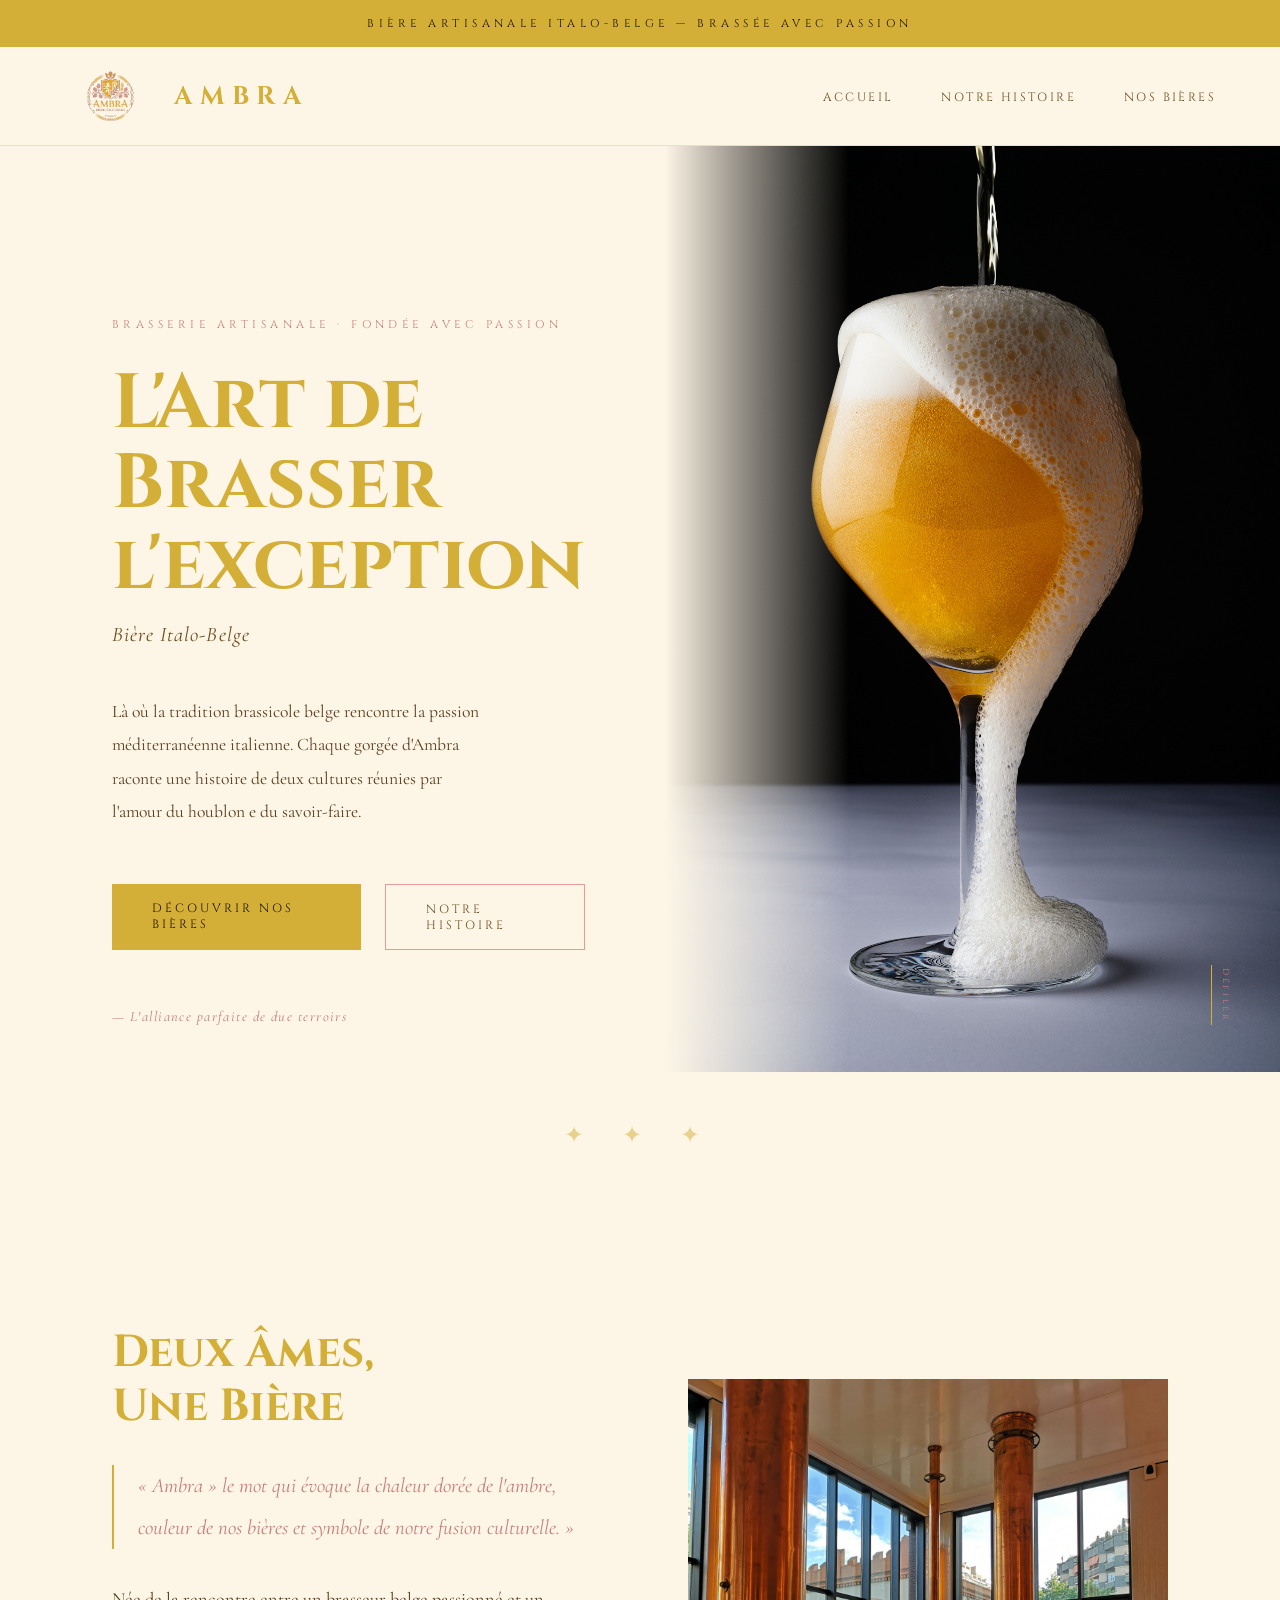
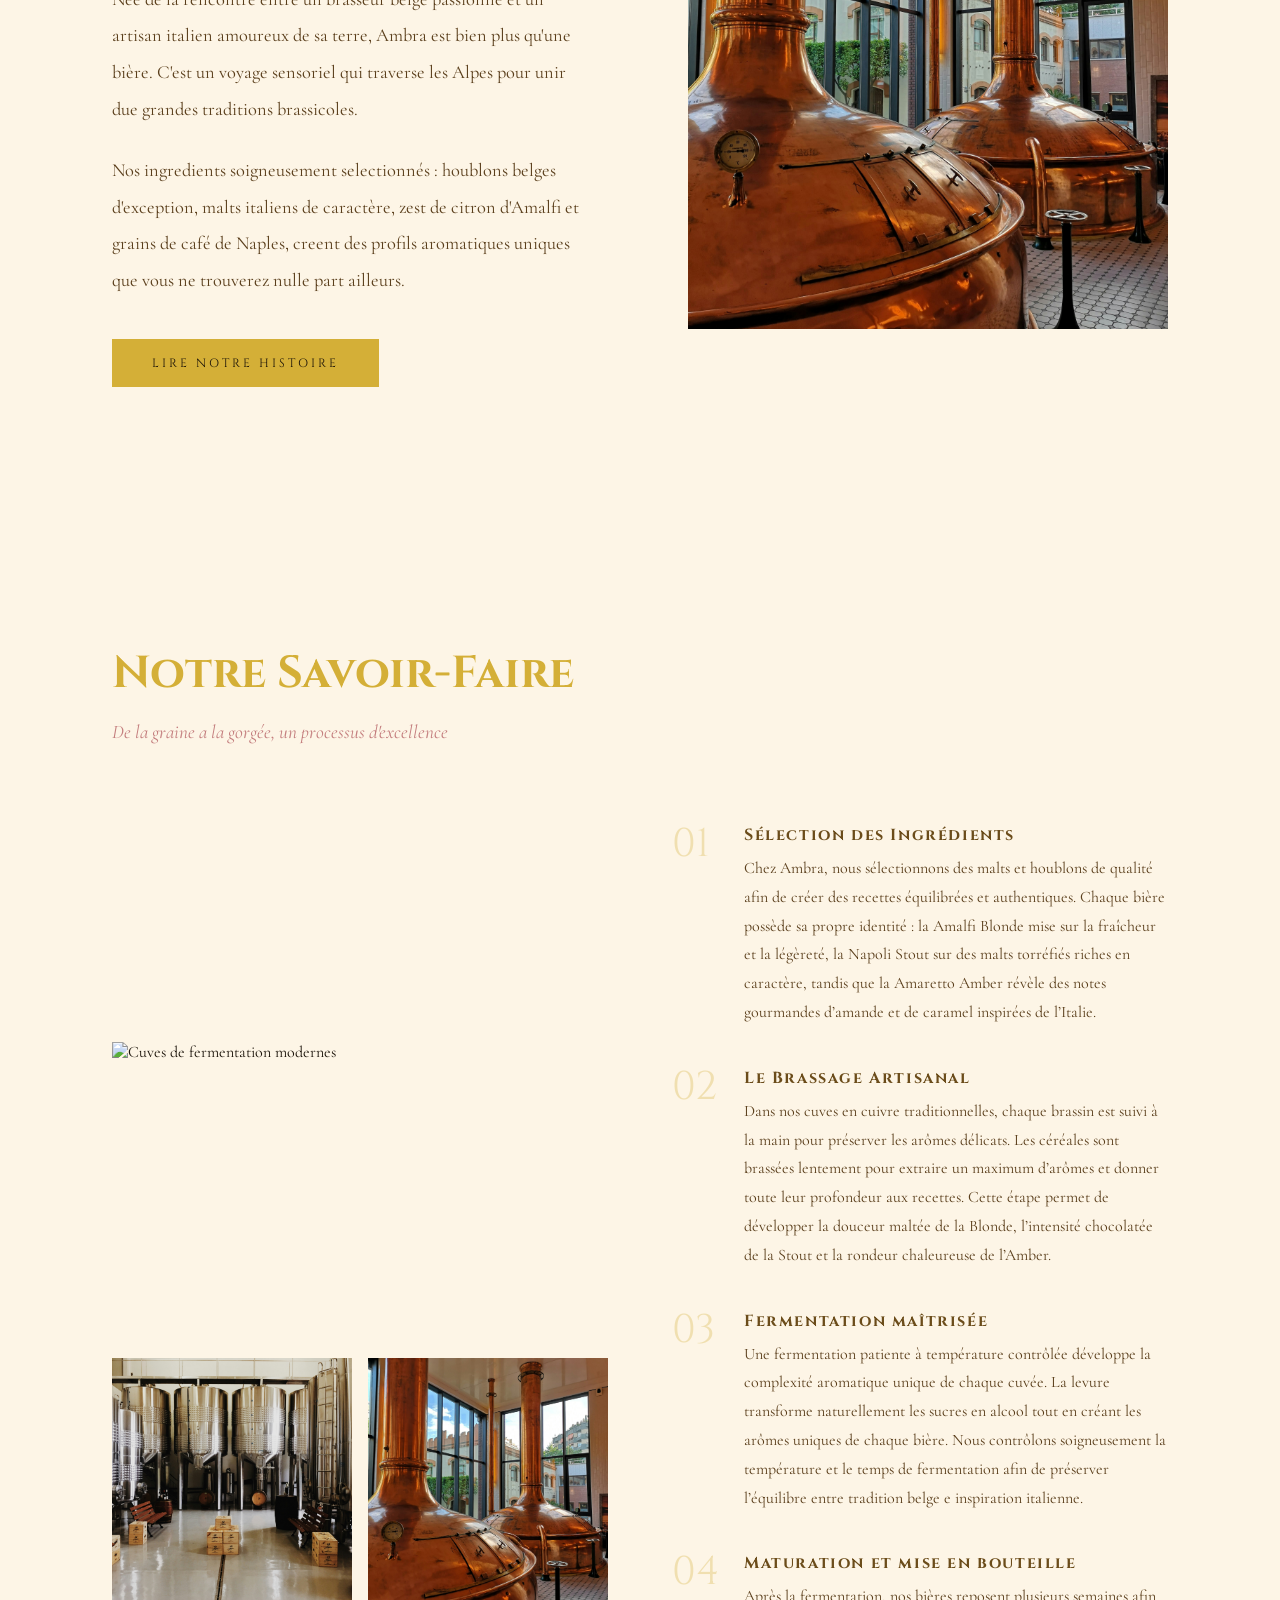
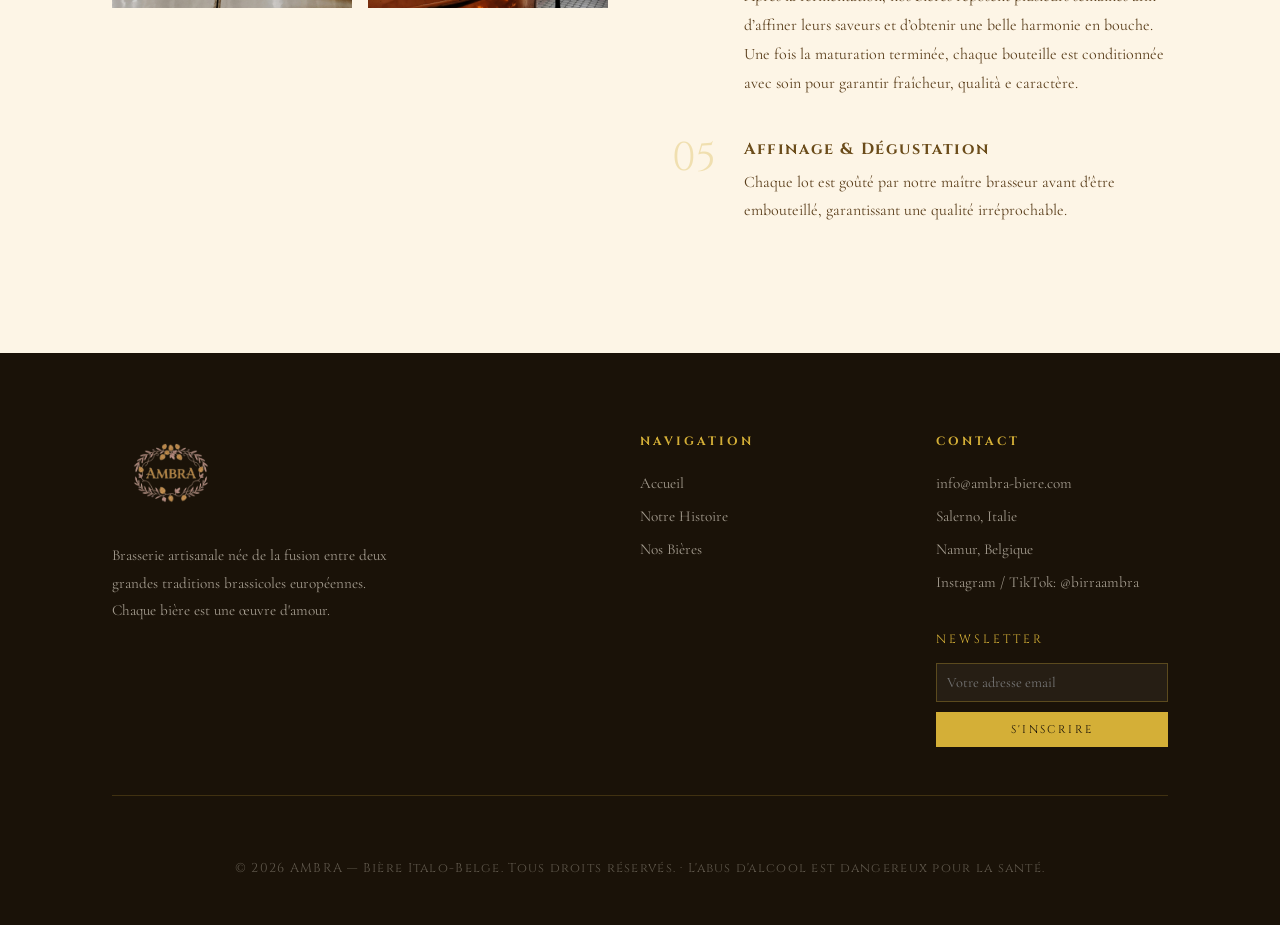
==== commit 693d5c73: "removed photo background" ====
--- a/index.html
+++ b/index.html
@@ -103,7 +103,7 @@
 <footer>
 <div class="footer-top">
 <div class="footer-brand">
-<img alt="Ambra Logo" src="images/logo-secondary.jpg"/>
+<img alt="Ambra Logo" src="images/logo-secondary.png"/>
 <p>Brasserie artisanale née de la fusion entre deux grandes traditions brassicoles européennes. Chaque bière est une œuvre d'amour.</p>
 </div>
 <div class="footer-col">
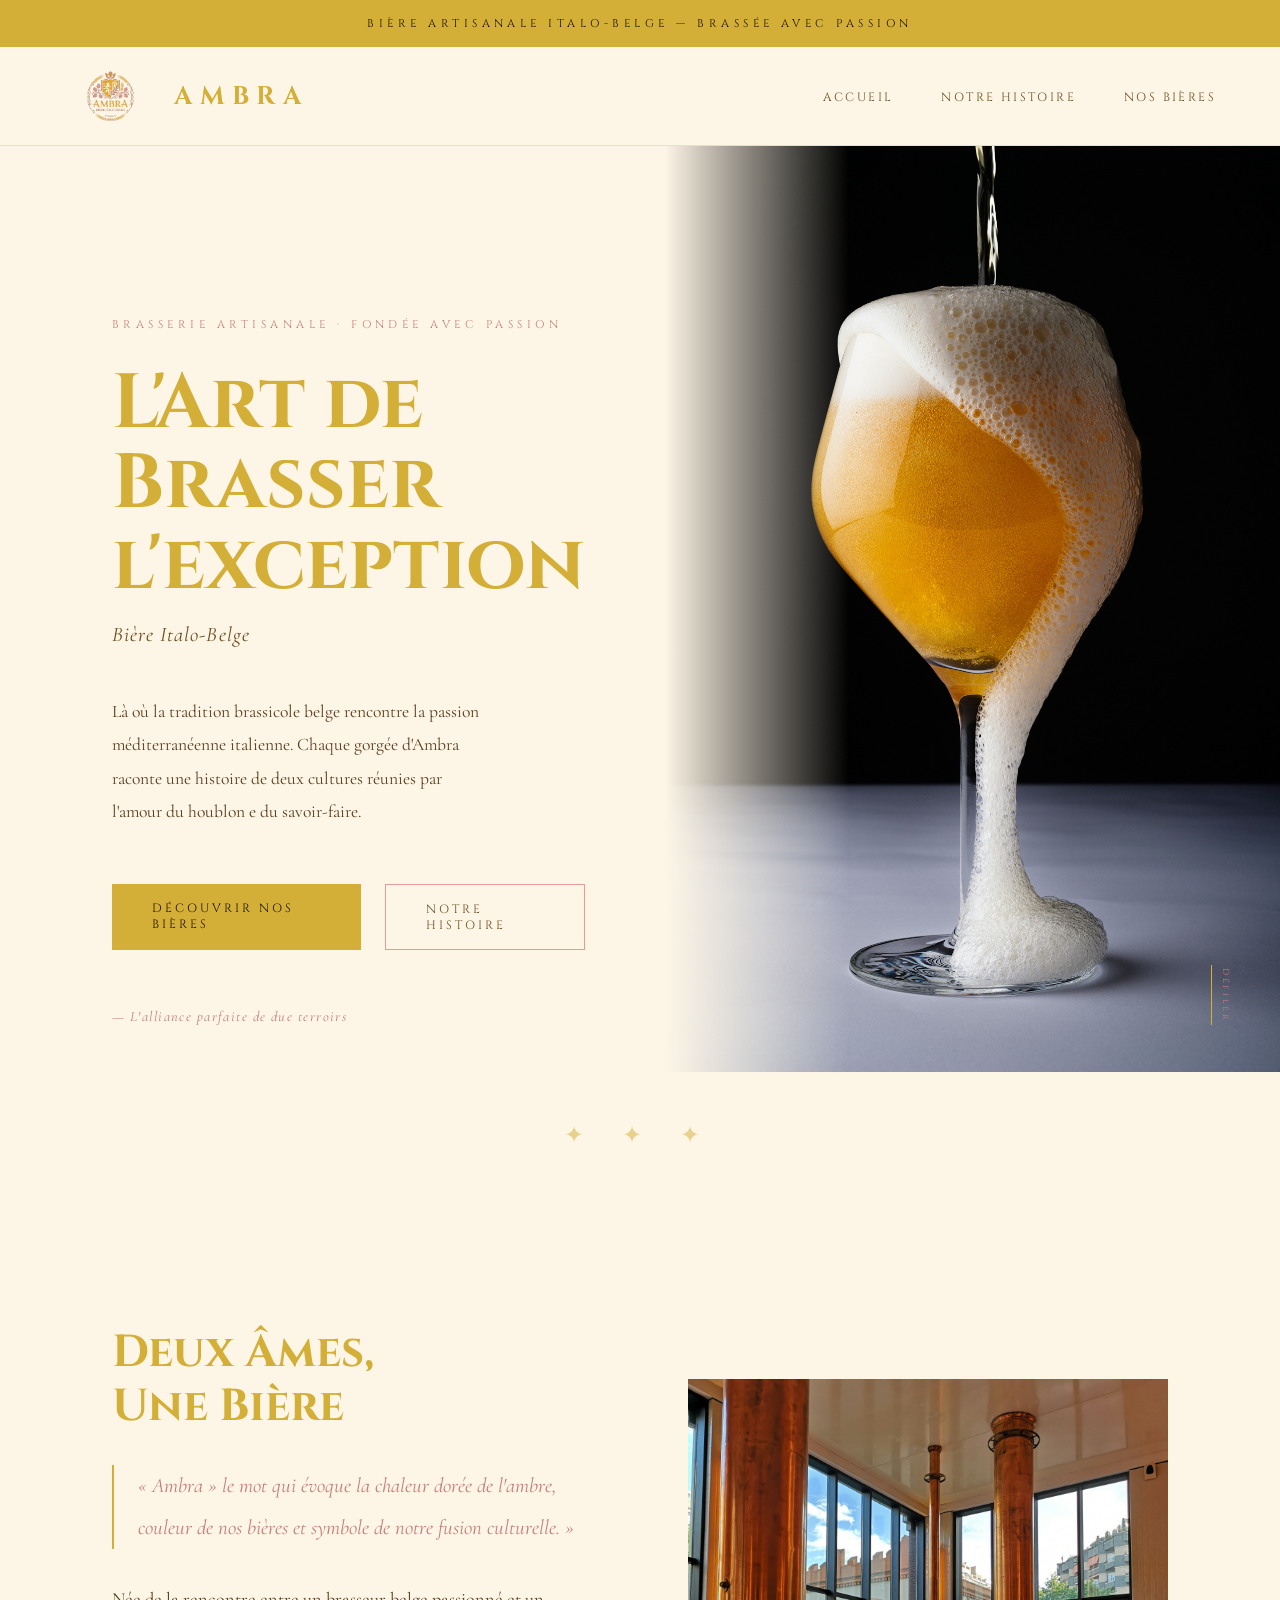
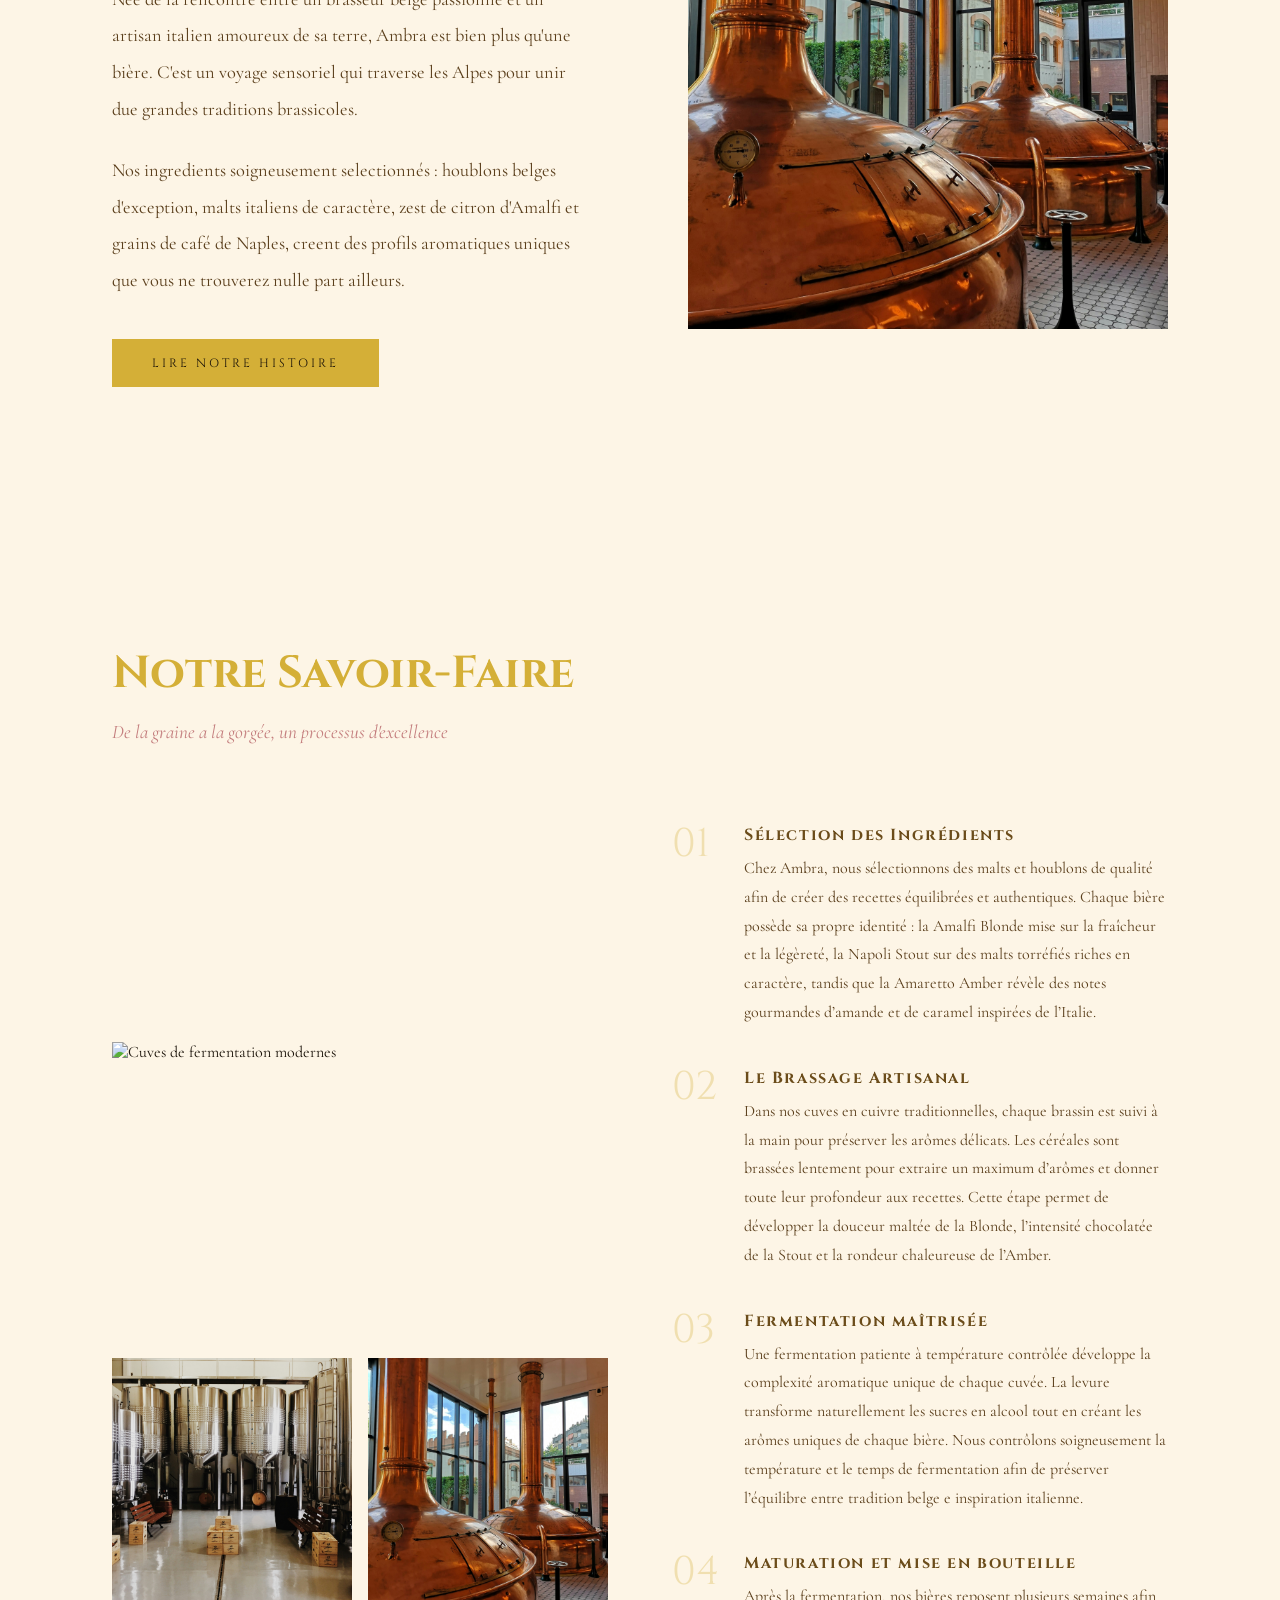
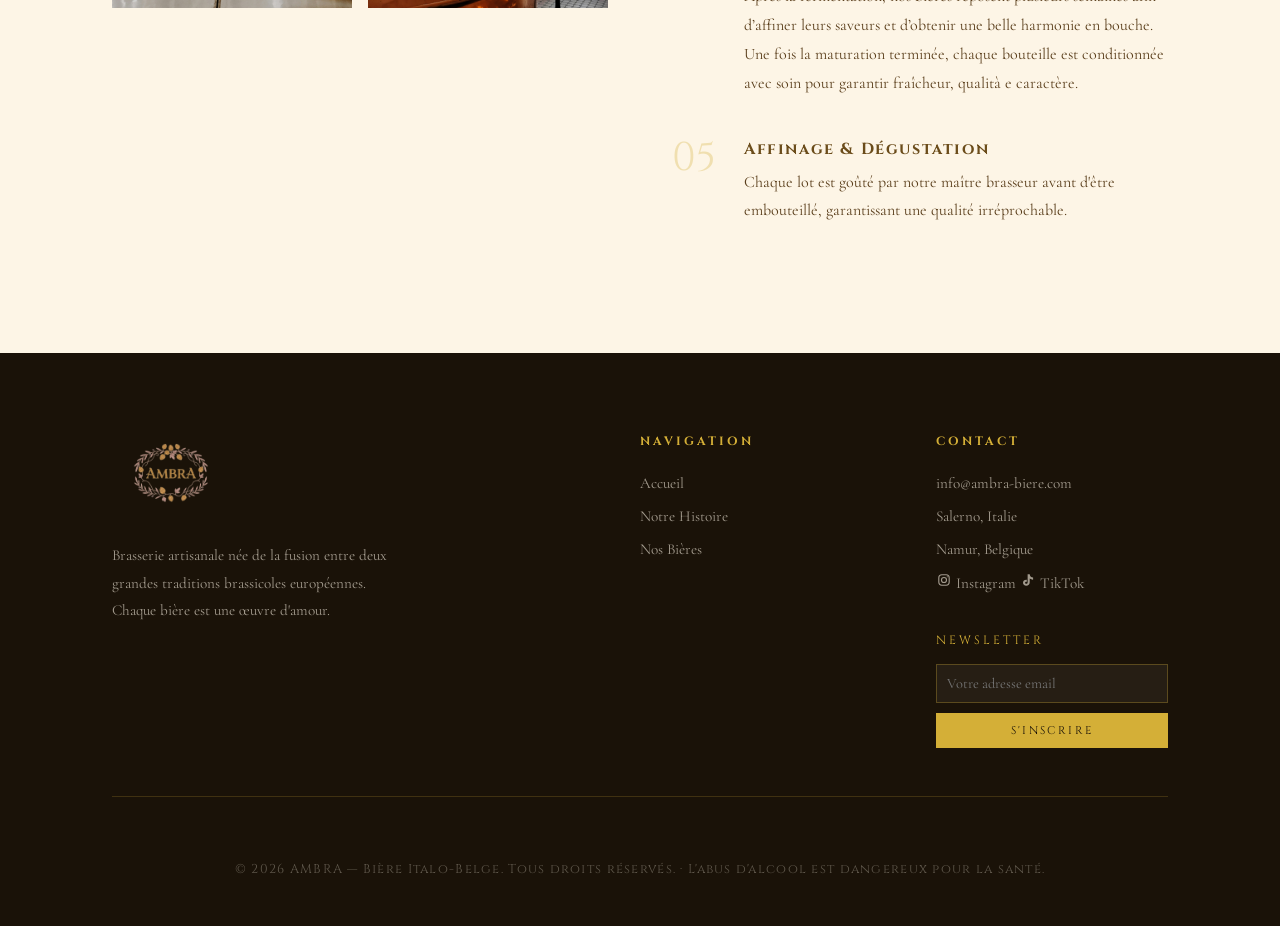
==== commit 367353a0: "added social icons and links" ====
--- a/index.html
+++ b/index.html
@@ -120,7 +120,56 @@
 <li><a href="mailto:info@ambra-biere.com">info@ambra-biere.com</a></li>
 <li><a href="#">Salerno, Italie</a></li>
 <li><a href="#">Namur, Belgique</a></li>
-<li><a href="https://www.instagram.com/birraambra" target="_blank">Instagram / TikTok: @birraambra</a></li>
+<li class="social-list-item">
+  <div class="social-links">
+    <a 
+      class="social-link" 
+      href="https://www.instagram.com/birraambra" 
+      target="_blank" 
+      rel="noopener noreferrer" 
+      aria-label="Instagram Birra Ambra"
+    >
+      <svg 
+        class="social-icon" 
+        width="16" 
+        height="16" 
+        viewBox="0 0 24 24" 
+        fill="none" 
+        xmlns="http://www.w3.org/2000/svg" 
+        aria-hidden="true"
+      >
+        <rect x="4.2" y="4.2" width="15.6" height="15.6" rx="4.7" stroke="currentColor" stroke-width="1.7"></rect>
+        <circle cx="12" cy="12" r="3.8" stroke="currentColor" stroke-width="1.7"></circle>
+        <circle cx="16.9" cy="7.1" r="0.9" fill="currentColor"></circle>
+      </svg>
+      <span>Instagram</span>
+    </a>
+
+    <a 
+      class="social-link" 
+      href="https://www.tiktok.com/@birraambra" 
+      target="_blank" 
+      rel="noopener noreferrer" 
+      aria-label="TikTok Birra Ambra"
+    >
+      <svg 
+        class="social-icon" 
+        width="16" 
+        height="16" 
+        viewBox="0 0 24 24" 
+        fill="none" 
+        xmlns="http://www.w3.org/2000/svg" 
+        aria-hidden="true"
+      >
+        <path 
+          d="M14.6 3.3c.45 3.1 2.15 4.85 5.05 5.1v3.05c-1.85.07-3.55-.55-5.05-1.75v5.7c0 3.15-2.15 5.3-5.25 5.3-2.75 0-4.85-1.88-4.85-4.45 0-2.85 2.35-4.85 5.7-4.55v3.15c-1.48-.28-2.55.35-2.55 1.38 0 .88.75 1.47 1.75 1.47 1.18 0 2.05-.72 2.05-2.38V3.3h3.15z" 
+          fill="currentColor"
+        ></path>
+      </svg>
+      <span>TikTok</span>
+    </a>
+  </div>
+</li>
 <li class="newsletter-list-item">
 <span class="newsletter-title">Newsletter</span>
 <form class="newsletter-form" onsubmit="alert('Merci pour votre inscription ! (Simulé)'); return false;">
--- a/css/index.css
+++ b/css/index.css
@@ -986,4 +986,65 @@
     font-size: 2rem;
     min-width: 2.4rem;
   }
-}
+
+  .social-links {
+  display: flex;
+  align-items: center;
+  gap: 0.6rem;
+  margin-top: 0.6rem;
+}
+
+.footer-col .social-link {
+  display: inline-flex;
+  align-items: center;
+  gap: 0.35rem;
+  color: rgba(253, 245, 230, 0.78);
+  font-size: 0.82rem;
+  line-height: 1;
+  text-decoration: none;
+}
+
+.footer-col .social-link:hover,
+.footer-col .social-link:focus-visible {
+  color: var(--gold);
+  outline: none;
+}
+
+.footer-col .social-icon {
+  width: 16px !important;
+  height: 16px !important;
+  min-width: 16px;
+  max-width: 16px;
+  min-height: 16px;
+  max-height: 16px;
+  display: inline-block;
+  flex: 0 0 16px;
+  color: currentColor;
+}
+
+.footer-col .social-icon rect,
+.footer-col .social-icon circle,
+.footer-col .social-icon path {
+  vector-effect: non-scaling-stroke;
+}
+
+@media (max-width: 640px) {
+  .social-links {
+    gap: 0.5rem;
+  }
+
+  .footer-col .social-link {
+    font-size: 0.78rem;
+  }
+
+  .footer-col .social-icon {
+    width: 15px !important;
+    height: 15px !important;
+    min-width: 15px;
+    max-width: 15px;
+    min-height: 15px;
+    max-height: 15px;
+    flex-basis: 15px;
+  }
+}
+}
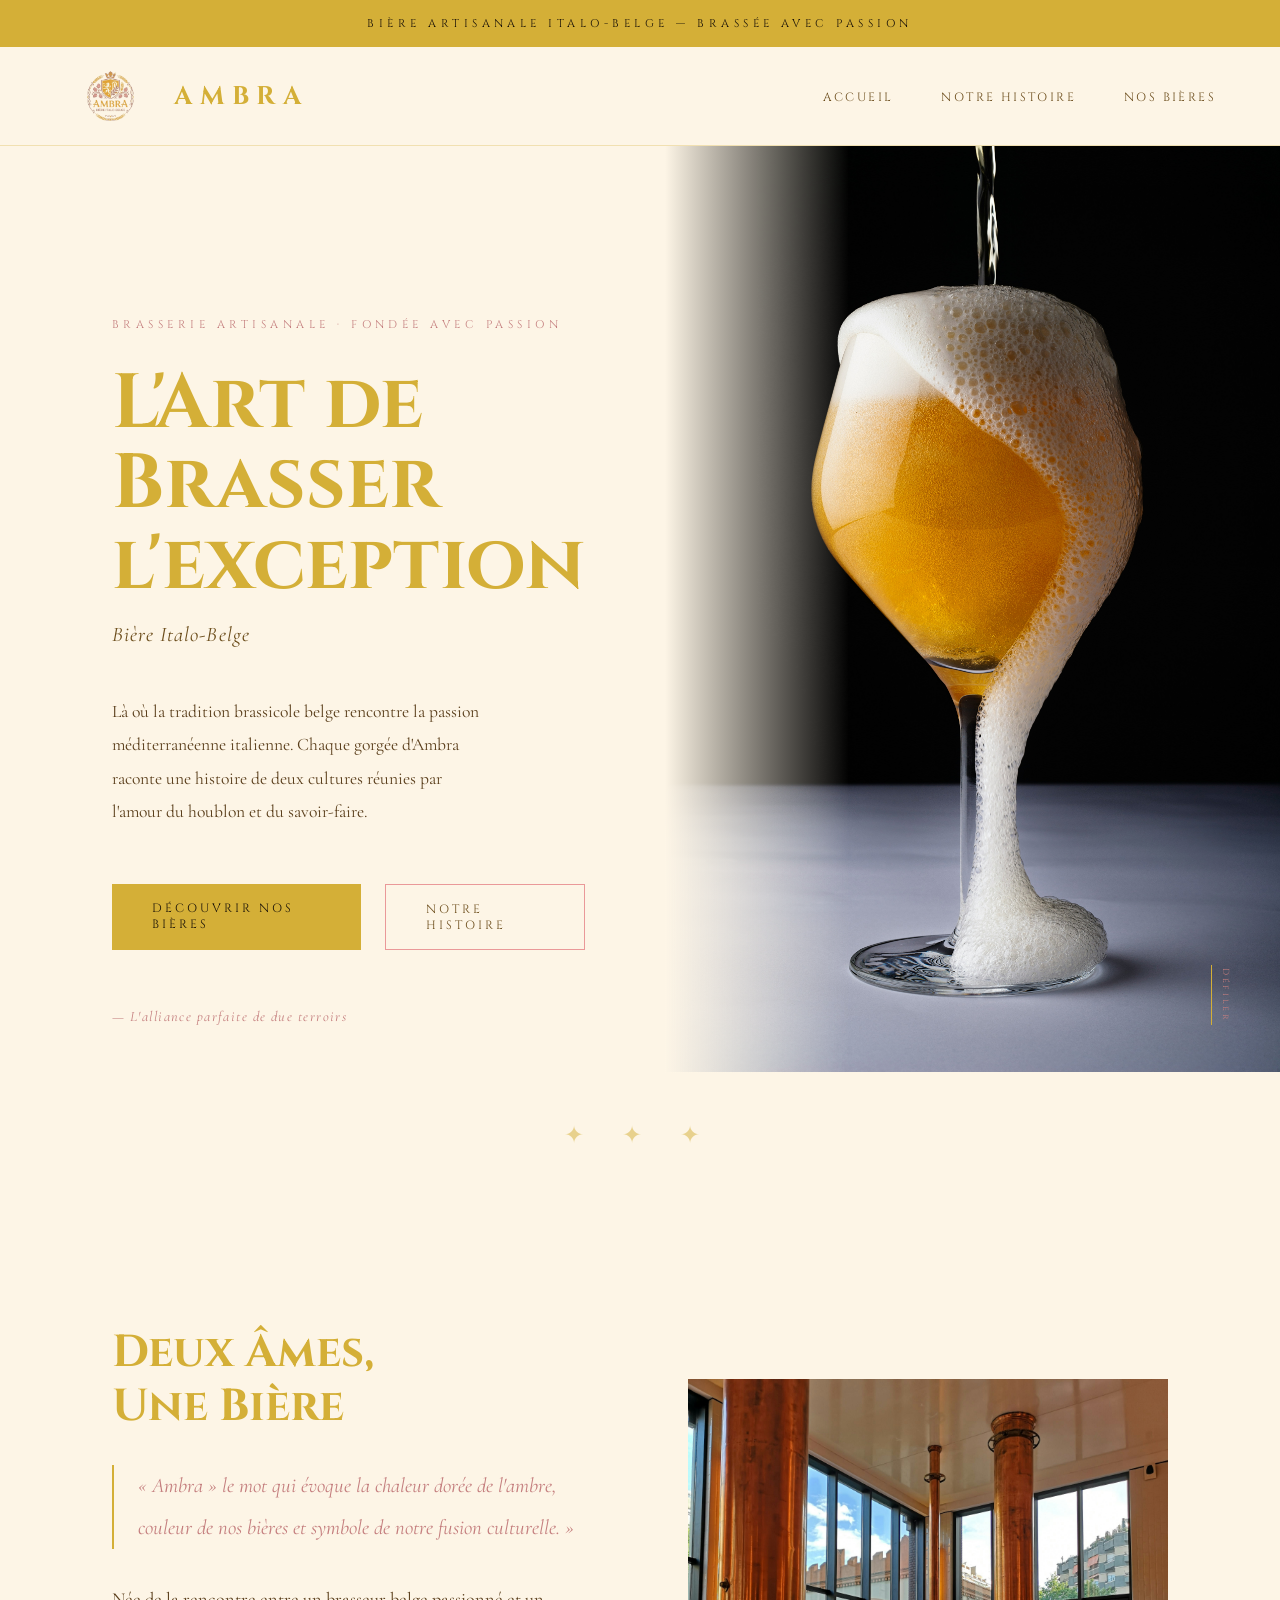
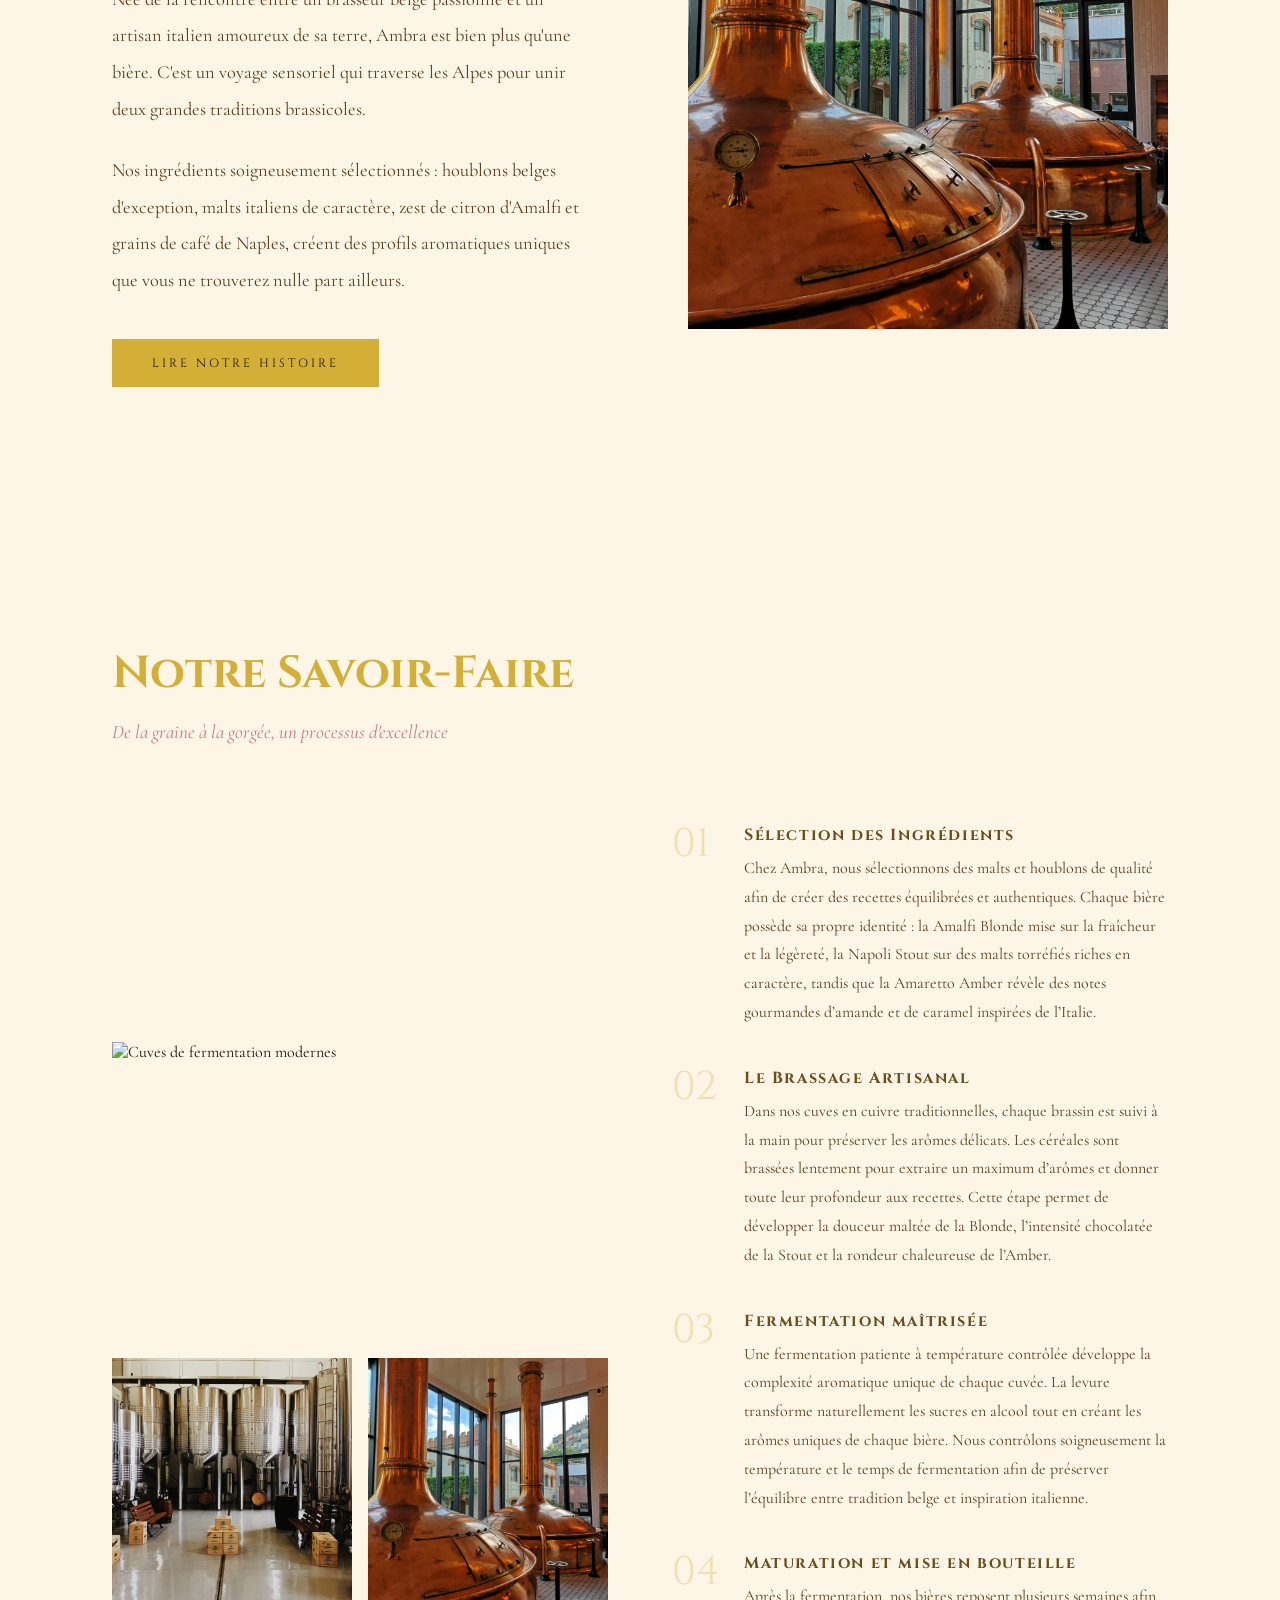
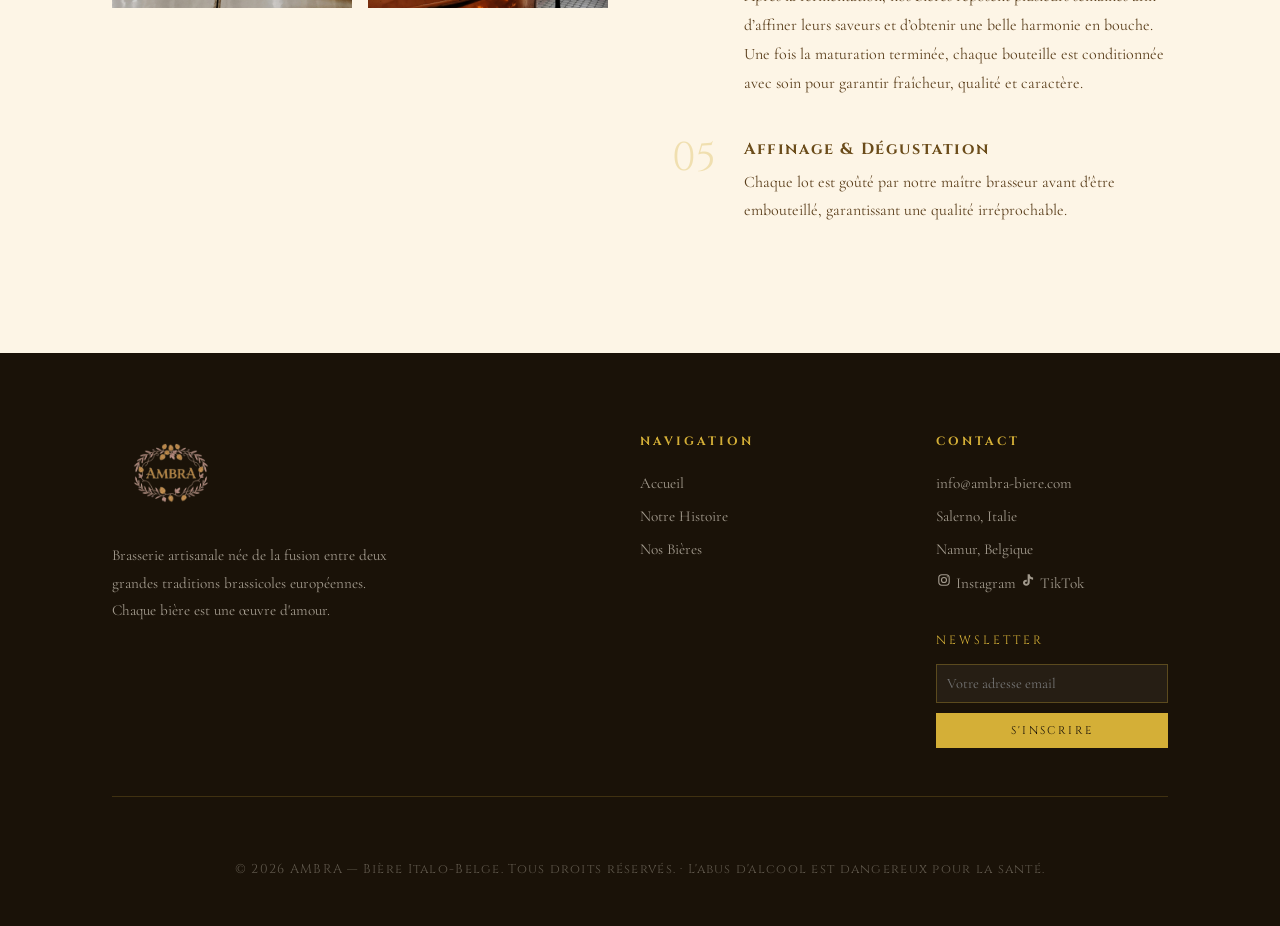
==== commit 2b95243f: "grammar fix" ====
--- a/index.html
+++ b/index.html
@@ -27,7 +27,7 @@
 <p class="hero-tagline">Brasserie Artisanale · Fondée avec Passion</p>
 <h1 class="hero-title">L'Art de<br/>Brasser<br/>l'exception</h1>
 <p class="hero-subtitle">Bière Italo-Belge</p>
-<p class="hero-desc">Là où la tradition brassicole belge rencontre la passion méditerranéenne italienne. Chaque gorgée d'Ambra raconte une histoire de deux cultures réunies par l'amour du houblon e du savoir-faire.</p>
+<p class="hero-desc">Là où la tradition brassicole belge rencontre la passion méditerranéenne italienne. Chaque gorgée d'Ambra raconte une histoire de deux cultures réunies par l'amour du houblon et du savoir-faire.</p>
 <div class="hero-cta">
 <a class="btn-primary" href="bieres.html">Découvrir nos Bières</a>
 <a class="btn-secondary" href="histoire.html">Notre Histoire</a>
@@ -44,8 +44,8 @@
 <div class="section-intro-text">
 <h2>Deux Âmes,<br/>Une Bière</h2>
 <p class="italic-quote">« Ambra » le mot qui évoque la chaleur dorée de l'ambre, couleur de nos bières et symbole de notre fusion culturelle. »</p>
-<p>Née de la rencontre entre un brasseur belge passionné et un artisan italien amoureux de sa terre, Ambra est bien plus qu'une bière. C'est un voyage sensoriel qui traverse les Alpes pour unir due grandes traditions brassicoles.</p>
-<p>Nos ingredients soigneusement selectionnés : houblons belges d'exception, malts italiens de caractère, zest de citron d'Amalfi et grains de café de Naples, creent des profils aromatiques uniques que vous ne trouverez nulle part ailleurs.</p>
+<p>Née de la rencontre entre un brasseur belge passionné et un artisan italien amoureux de sa terre, Ambra est bien plus qu'une bière. C'est un voyage sensoriel qui traverse les Alpes pour unir deux grandes traditions brassicoles.</p>
+<p>Nos ingrédients soigneusement sélectionnés : houblons belges d'exception, malts italiens de caractère, zest de citron d'Amalfi et grains de café de Naples, créent des profils aromatiques uniques que vous ne trouverez nulle part ailleurs.</p>
 <a class="btn-primary intro-cta" href="histoire.html">Lire notre Histoire</a>
 </div>
 <div class="intro-image-wrap">
@@ -54,7 +54,7 @@
 </section>
 <section class="section-process">
 <h2>Notre Savoir-Faire</h2>
-<p class="lead">De la graine a la gorgée, un processus d'excellence</p>
+<p class="lead">De la graine à la gorgée, un processus d'excellence</p>
 <div class="process-grid">
 <div class="process-images">
 <img alt="Cuves de fermentation modernes" src="images/fermentation-tanks.jpg"/>
@@ -80,14 +80,14 @@
 <span class="step-num">03</span>
 <div class="step-content">
 <h4>Fermentation maîtrisée</h4>
-<p>Une fermentation patiente à température contrôlée développe la complexité aromatique unique de chaque cuvée. La levure transforme naturellement les sucres en alcool tout en créant les arômes uniques de chaque bière. Nous contrôlons soigneusement la température et le temps de fermentation afin de préserver l’équilibre entre tradition belge e inspiration italienne.</p>
+<p>Une fermentation patiente à température contrôlée développe la complexité aromatique unique de chaque cuvée. La levure transforme naturellement les sucres en alcool tout en créant les arômes uniques de chaque bière. Nous contrôlons soigneusement la température et le temps de fermentation afin de préserver l’équilibre entre tradition belge et inspiration italienne.</p>
 </div>
 </div>
 <div class="process-step">
 <span class="step-num">04</span>
 <div class="step-content">
 <h4>Maturation et mise en bouteille</h4>
-<p>Après la fermentation, nos bières reposent plusieurs semaines afin d’affiner leurs saveurs et d’obtenir une belle harmonie en bouche. Une fois la maturation terminée, chaque bouteille est conditionnée avec soin pour garantir fraîcheur, qualità e caractère. </p>
+<p>Après la fermentation, nos bières reposent plusieurs semaines afin d’affiner leurs saveurs et d’obtenir une belle harmonie en bouche. Une fois la maturation terminée, chaque bouteille est conditionnée avec soin pour garantir fraîcheur, qualité et caractère. </p>
 </div>
 </div>
 <div class="process-step">
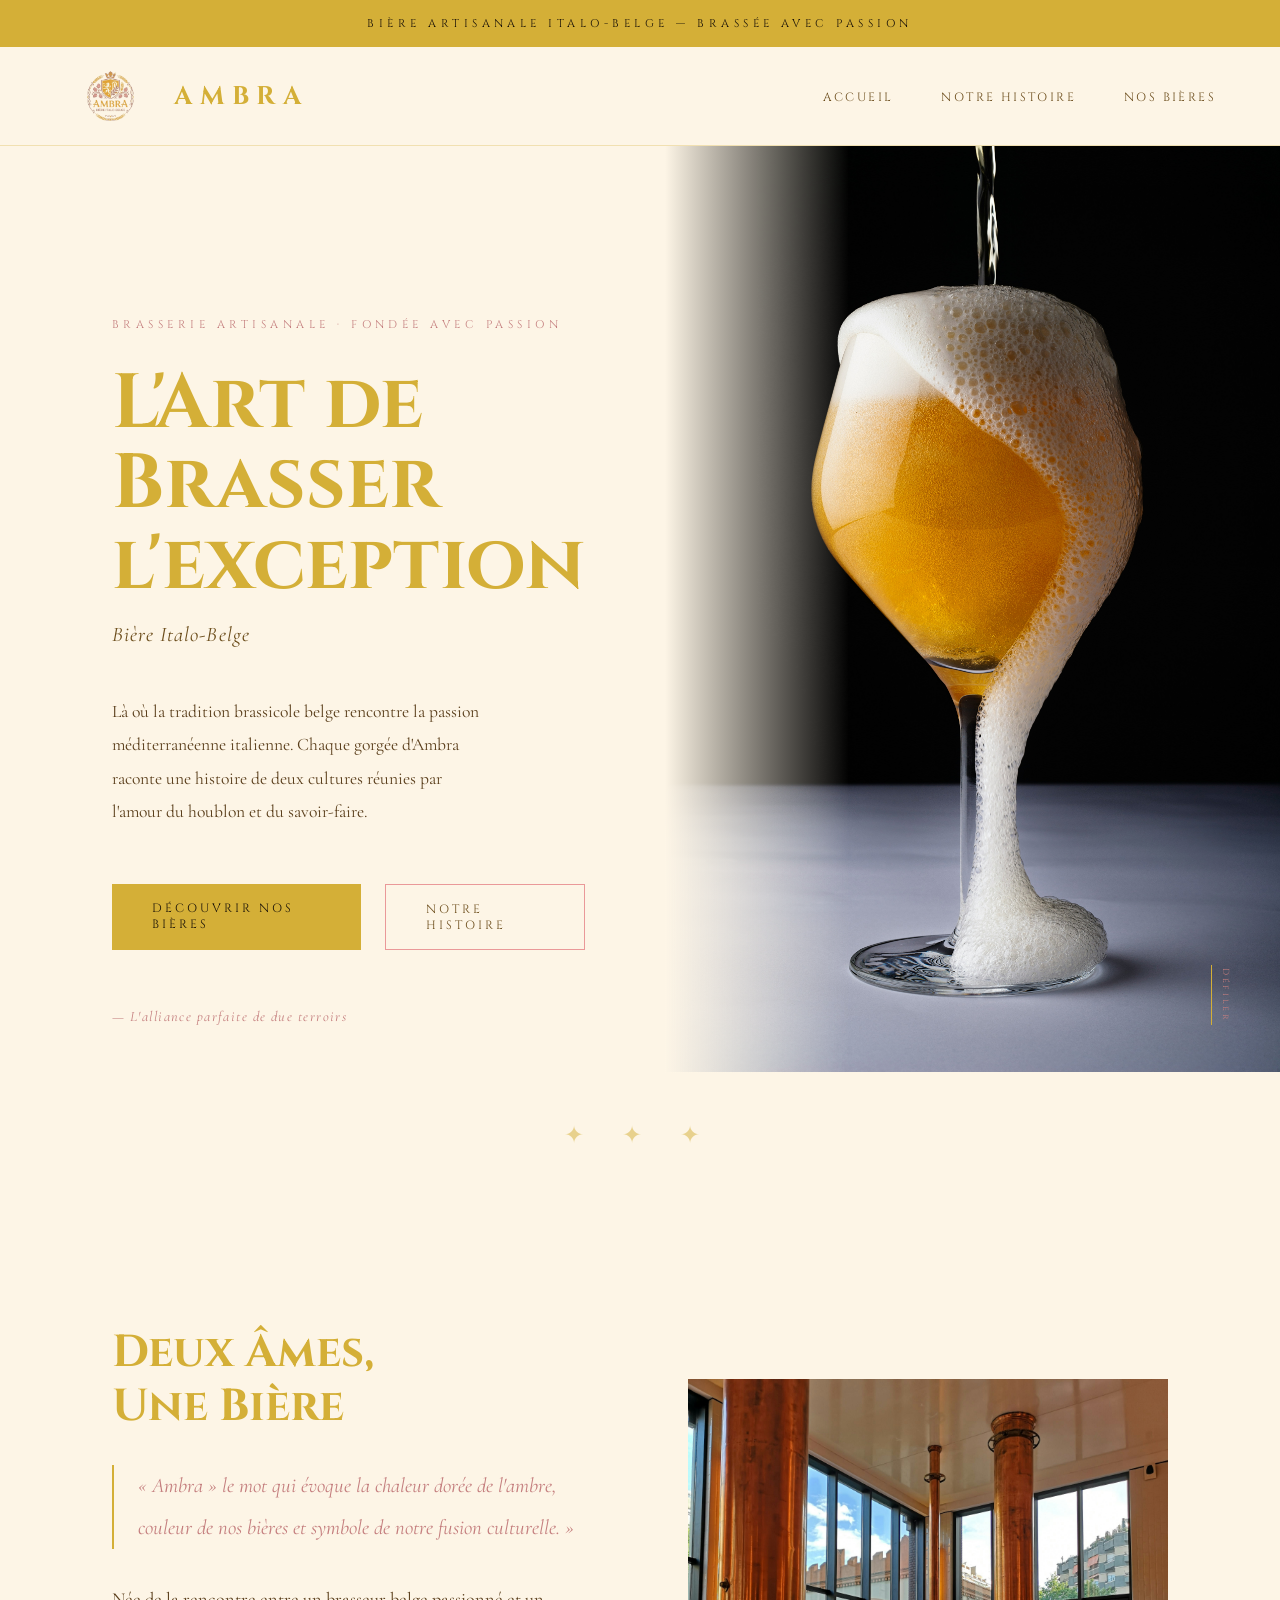
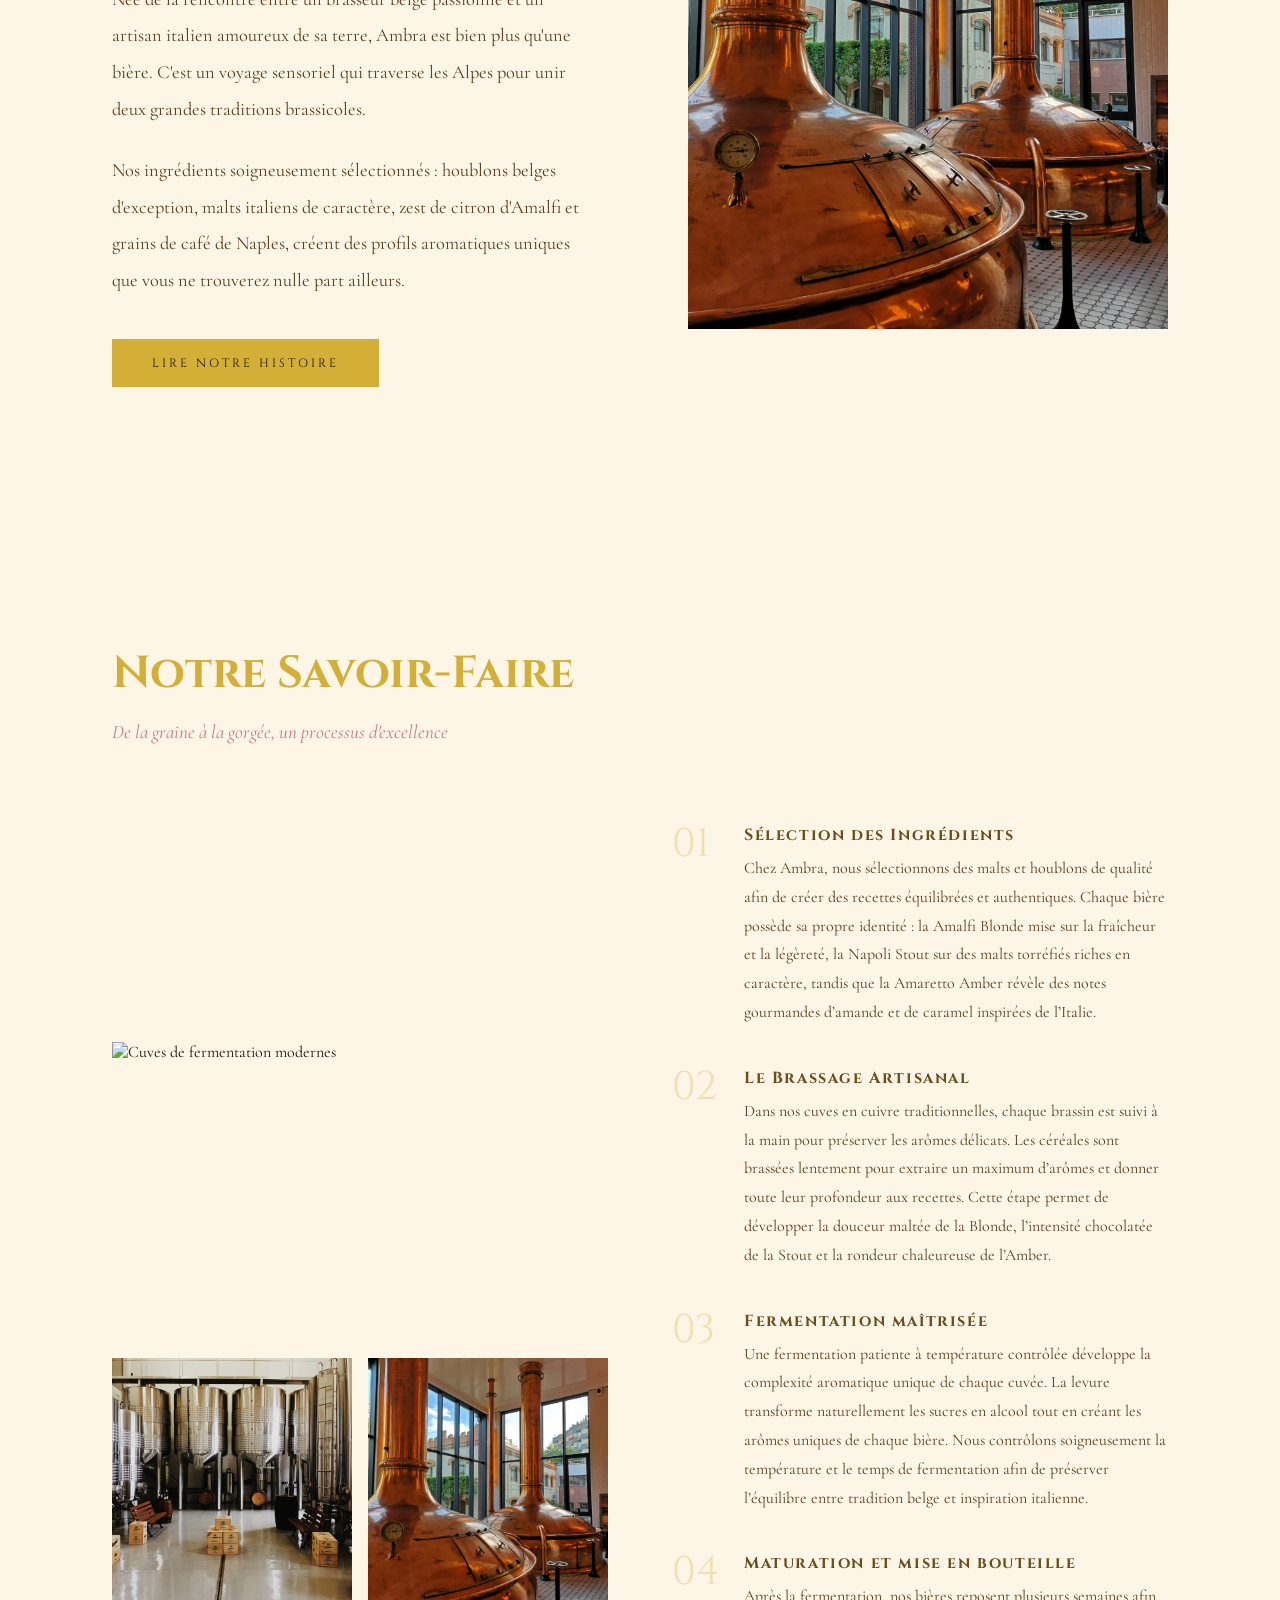
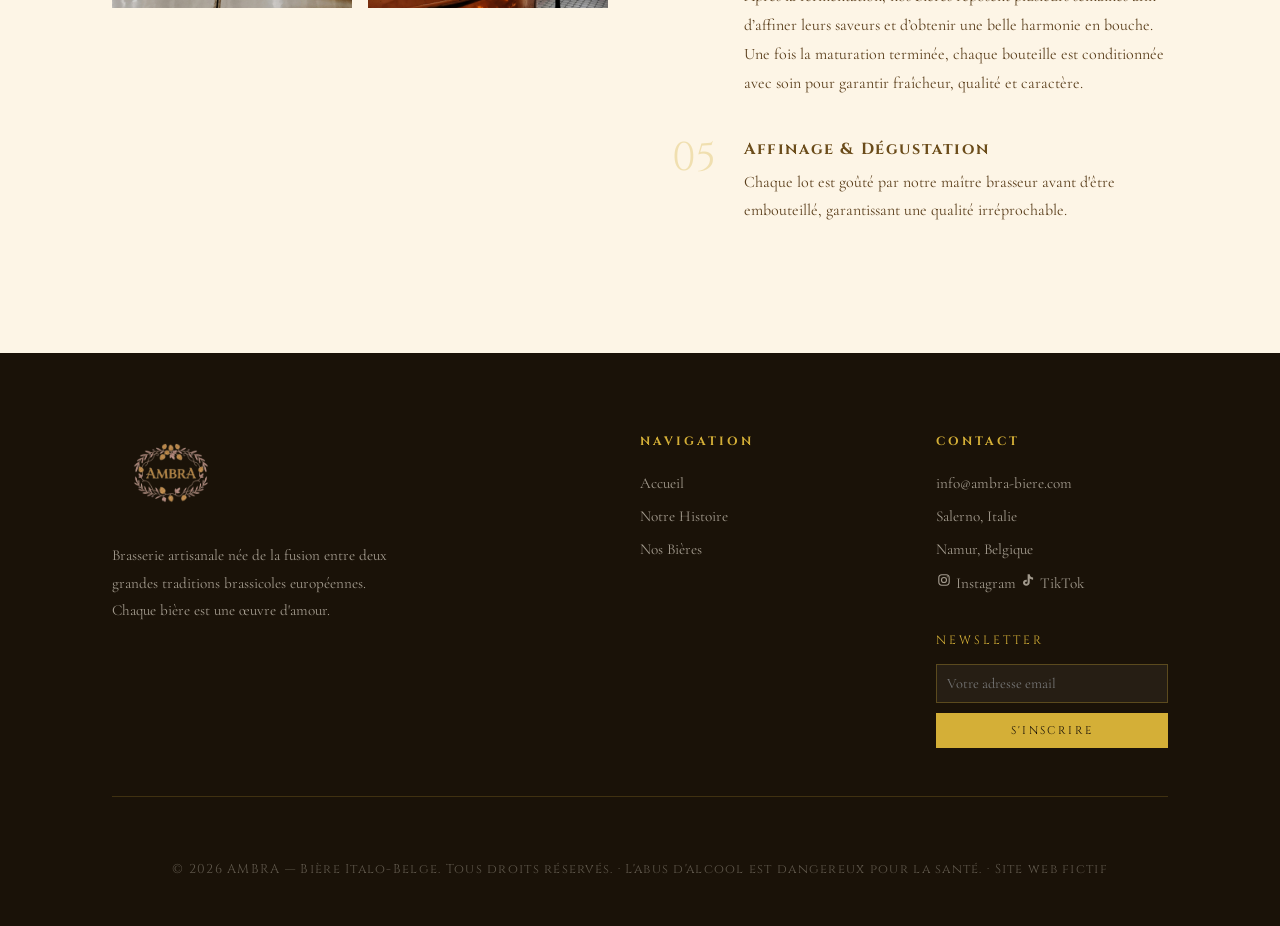
==== commit 930cba1d: "modified footer" ====
--- a/index.html
+++ b/index.html
@@ -181,7 +181,7 @@
 </div>
 </div>
 <div class="footer-bottom">
-<p>© 2026 AMBRA — Bière Italo-Belge. Tous droits réservés. · L'abus d'alcool est dangereux pour la santé.</p>
+<p>© 2026 AMBRA — Bière Italo-Belge. Tous droits réservés. · L'abus d'alcool est dangereux pour la santé. · Site web fictif</p>
 </div>
 </footer>
 </body>
